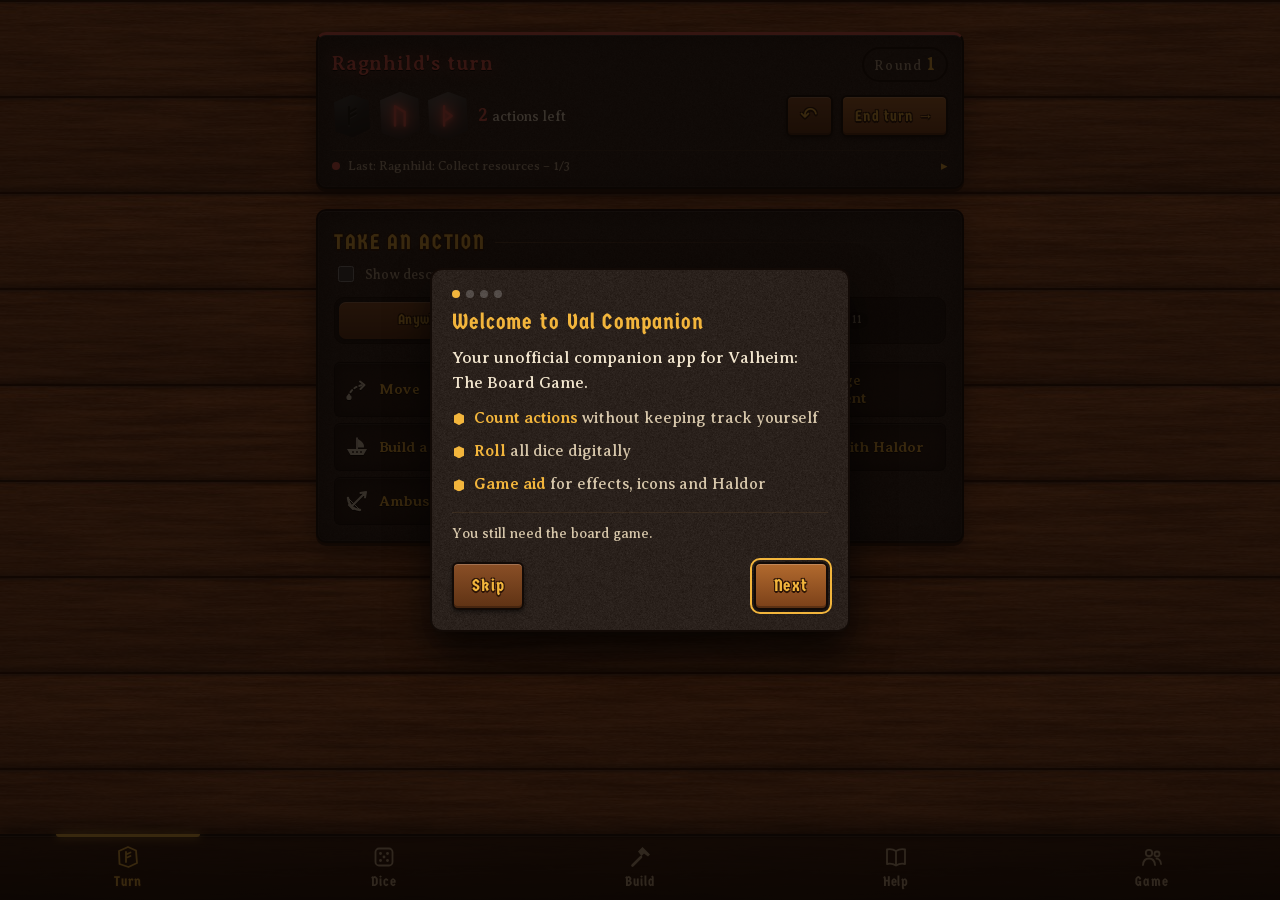
==== docs/index.html @ 116ca9cd "Erfolge: Gesamtbalken oben, Zähler als Etikett neben dem Titel, Spruch erst nach dem Freischalten, H" ====
<!doctype html>
<html lang="de">
<head>
<meta charset="utf-8">
<meta name="viewport" content="width=device-width, initial-scale=1, viewport-fit=cover">
<title>Val Companion</title>
<meta name="theme-color" content="#2a1709">
<meta name="mobile-web-app-capable" content="yes">
<link rel="manifest" href="manifest.webmanifest">
<link rel="icon" href="icons/icon-192.png">
<link rel="apple-touch-icon" href="icons/icon-192.png">
<link rel="stylesheet" href="css/app.css">
</head>
<body>

<div class="wrap" lang="de">
  <svg width="0" height="0" style="position:absolute" aria-hidden="true">
    <defs>
      <g id="i-hand" fill="currentColor" stroke="currentColor" stroke-linecap="round" stroke-linejoin="round">
        <path d="M6.5 13.5 Q6 21 12.2 21 Q18 21 17.8 14 L17.2 12.5 L7 12.8 Z" stroke-width="1"/>
        <path d="M8.3 13 V5.5 M11.3 12.5 V3.6 M14.3 12.5 V4.4 M17 13.2 V7" fill="none" stroke-width="2.4"/>
        <path d="M7 15.5 L3.8 11.8" fill="none" stroke-width="2.4"/>
      </g>
      <g id="i-bang" fill="currentColor"><rect x="10.6" y="3" width="2.8" height="12" rx="1.2"/><circle cx="12" cy="19.2" r="1.8"/></g>
      <g id="i-claw" fill="none" stroke="currentColor" stroke-width="2.2" stroke-linecap="round">
        <path d="M9 3.5 Q4.5 12 9 20.5 M12 3 V21 M15 3.5 Q19.5 12 15 20.5 M2.5 12 H6 M18 12 H21.5"/>
      </g>
      <g id="i-axe" fill="currentColor">
        <path d="M6 21 L15.5 7.5" stroke="currentColor" stroke-width="2.6" stroke-linecap="round"/>
        <path d="M11.5 4.5 Q16 1.5 21 5.5 Q18 9.5 19 13.5 Q14.5 11.5 12.2 9.2 Z"/>
      </g>
      <g id="i-shield" fill="none" stroke="currentColor" stroke-width="2">
        <circle cx="12" cy="12" r="9"/><circle cx="12" cy="12" r="3.2"/>
        <path d="M5.8 7.5 L9.5 10 M14.5 14 L18.2 16.5"/>
      </g>
      <g id="i-move" fill="none" stroke="currentColor" stroke-width="2" stroke-linecap="round" stroke-linejoin="round"><path d="M3 19 Q7 8 19 7" stroke-dasharray="2.5 3"/><path d="M15 3.5 L19.5 7 L15.5 11"/><circle cx="4" cy="19.5" r="1.6" fill="currentColor"/></g>
      <g id="i-hammer" fill="currentColor"><path d="M4.5 20.5 L13 12" stroke="currentColor" stroke-width="2.6" stroke-linecap="round"/><path d="M10 6.5 L14.5 2 L22 9.5 L20 11.5 L16 8.5 L13.5 11 Z"/></g>
      <g id="i-anvil" fill="currentColor"><path d="M2 6 H17 Q22 6 22 3 V9 Q17 10 15.5 13 H17.5 V15.5 H6.5 V13 H8.5 Q8 10 2 9.5 Z"/><path d="M5 21 H19 V18 Q12 16 5 18 Z"/></g>
      <g id="i-swap" fill="none" stroke="currentColor" stroke-width="2.2" stroke-linecap="round" stroke-linejoin="round"><path d="M4 8 H19 M15 4 L19 8 L15 12 M20 16 H5 M9 12 L5 16 L9 20"/></g>
      <g id="i-ship" fill="currentColor"><path d="M2 14 H22 L18.5 20 H5.5 Z"/><path d="M12 2.5 V14" stroke="currentColor" stroke-width="1.8"/><path d="M13 4 Q20 8 19 12.5 H13 Z"/><circle cx="8" cy="17" r="1" fill="var(--panel)"/><circle cx="12" cy="17" r="1" fill="var(--panel)"/><circle cx="16" cy="17" r="1" fill="var(--panel)"/></g>
      <g id="i-sail"><use href="#i-ship" transform="translate(3 0) scale(.75)"/><path d="M2 20 Q5 17.5 8 20 T14 20 T20 20 M5 23 Q8 21 11 23" fill="none" stroke="currentColor" stroke-width="1.8" stroke-linecap="round"/></g>
      <g id="i-pot" fill="currentColor"><path d="M3.5 11 H20.5 V14 Q20.5 21 12 21 Q3.5 21 3.5 14 Z"/><path d="M1.5 12 H3.5 M20.5 12 H22.5" stroke="currentColor" stroke-width="2" stroke-linecap="round"/><path d="M8.5 3 Q7 5 8.5 7.5 M12 2.5 Q10.5 5 12 7.5 M15.5 3 Q14 5 15.5 7.5" fill="none" stroke="currentColor" stroke-width="1.6" stroke-linecap="round"/></g>
      <g id="i-meat" fill="currentColor"><ellipse cx="15" cy="9" rx="6.5" ry="5.2" transform="rotate(-45 15 9)"/><path d="M11 13 L5.5 18.5" stroke="currentColor" stroke-width="2.6" stroke-linecap="round"/><circle cx="3.8" cy="18.2" r="1.8"/><circle cx="5.8" cy="20.2" r="1.8"/></g>
      <g id="i-fire" fill="currentColor"><path d="M12 1.5 C14.5 6 19 8 19 14 A7 7 0 0 1 5 14 C5 10 8 8.5 8.5 4.5 C10.5 6.5 10.8 9 11.5 10 C13 8 13.2 5 12 1.5 Z"/><path d="M12 13 C13.5 15 15 16 15 17.5 A3 3 0 0 1 9 17.5 C9 16 10.5 15 12 13 Z" fill="var(--panel)"/></g>
      <g id="i-mead" fill="currentColor"><path d="M5 5 Q4 12 5 19 Q12 21.5 19 19 Q20 12 19 5 Q12 2.5 5 5 Z"/><path d="M4.6 9.5 Q12 11.5 19.4 9.5 M4.6 14.5 Q12 16.5 19.4 14.5" fill="none" stroke="var(--panel)" stroke-width="1.4"/></g>
      <g id="i-bomb" fill="currentColor"><circle cx="10.5" cy="14" r="7"/><path d="M14.5 8.5 L16 7 L17.5 8.5 L16 10 Z"/><path d="M16.5 7 Q17.5 3.5 21 3.5" fill="none" stroke="currentColor" stroke-width="1.6" stroke-linecap="round"/><path d="M21 1 V2 M23 3.5 H22 M22.5 1.5 L21.8 2.2" stroke="currentColor" stroke-width="1.4" stroke-linecap="round"/><circle cx="8" cy="11.5" r="1.6" fill="var(--panel)"/></g>
      <g id="i-bees" fill="none" stroke="currentColor" stroke-width="1.8" stroke-linejoin="round"><path d="M8 3 L12 5.3 V9.9 L8 12.2 L4 9.9 V5.3 Z"/><path d="M16 3 L20 5.3 V9.9 L16 12.2 L12 9.9 V5.3 Z" fill="currentColor"/><path d="M12 10 L16 12.3 V16.9 L12 19.2 L8 16.9 V12.3 Z"/></g>
      <g id="i-bag" fill="currentColor"><path d="M8.5 7 H15.5 L14 9.5 Q20.5 12.5 20.5 17 Q20.5 21.5 12 21.5 Q3.5 21.5 3.5 17 Q3.5 12.5 10 9.5 Z"/><path d="M7.5 3 L10 6.5 H14 L16.5 3 Q12 4.5 7.5 3 Z"/><circle cx="12" cy="16" r="2.6" fill="none" stroke="var(--panel)" stroke-width="1.4"/></g>
      <g id="i-bow" fill="none" stroke="currentColor" stroke-linecap="round" stroke-linejoin="round"><path d="M3 9 Q4 20 15 21" stroke-width="2.4"/><path d="M3 9 L15 21" stroke-width="1"/><path d="M6 18 L21 3 M21 3 L15.5 4 M21 3 L20 8.5 M6 18 L4 16 M6 18 L8 20" stroke-width="2"/></g>
      <g id="i-dots" fill="currentColor"><circle cx="5" cy="12" r="2.2"/><circle cx="12" cy="12" r="2.2"/><circle cx="19" cy="12" r="2.2"/></g>
      <g id="i-plus" fill="none" stroke="currentColor" stroke-width="2" stroke-linecap="round"><circle cx="12" cy="12" r="9" stroke-dasharray="3 2.5"/><path d="M12 7.5 V16.5 M7.5 12 H16.5"/></g>
      <g id="i-house" fill="currentColor"><path d="M1.5 11 L12 2 L22.5 11 H19 V21 H14.5 V15 H9.5 V21 H5 V11 Z"/></g>
      <g id="i-drop" fill="currentColor"><path d="M12 2 C15 7 19 10.5 19 15 A7 7 0 0 1 5 15 C5 10.5 9 7 12 2 Z"/><path d="M9 15 A3 3 0 0 0 12 18" fill="none" stroke="var(--panel)" stroke-width="1.6" stroke-linecap="round"/></g>
      <g id="i-token" fill="none" stroke="currentColor" stroke-width="2"><circle cx="12" cy="12" r="9"/><circle cx="12" cy="12" r="5" fill="currentColor"/><path d="M3 21 L7 17" stroke-linecap="round"/></g>
      <g id="i-dismantle" fill="none" stroke="currentColor" stroke-width="2.2" stroke-linecap="round" stroke-linejoin="round"><path d="M14.5 3.5 A5 5 0 0 0 9.5 10 L3.5 16 A2.1 2.1 0 0 0 6.5 19 L12.5 13 A5 5 0 0 0 19 8 L16 11 L13 10 L12.5 7 Z"/><path d="M17 15 L21 19 M21 15 L17 19"/></g>
      <g id="i-odin" fill="currentColor"><path d="M1.5 13 Q12 3.5 22.5 13 Q12 22.5 1.5 13 Z"/><circle cx="12" cy="13" r="4.2" fill="var(--panel)"/><circle cx="12" cy="13" r="2.2"/><path d="M4 6.5 L7.5 9 M12 3 V6.5 M20 6.5 L16.5 9" stroke="currentColor" stroke-width="1.8" stroke-linecap="round"/></g>
      <g id="i-up" fill="none" stroke="currentColor" stroke-width="2.4" stroke-linecap="round" stroke-linejoin="round"><path d="M5 12 L12 5 L19 12 M5 19 L12 12 L19 19"/></g>
      <g id="i-spark" fill="currentColor"><path d="M12 1.5 L14 10 L22.5 12 L14 14 L12 22.5 L10 14 L1.5 12 L10 10 Z"/></g>
      <g id="i-swords" fill="none" stroke="currentColor" stroke-width="2.2" stroke-linecap="round"><path d="M4 4 L17 17 M20 4 L7 17 M14.5 19.5 L19.5 14.5 M4.5 14.5 L9.5 19.5 M18 18 L21 21 M6 18 L3 21"/></g>
      <g id="i-grave" fill="currentColor"><path d="M6 21 V9 A6 6 0 0 1 18 9 V21 Z"/><path d="M12 8 V15 M9.5 10.5 H14.5" stroke="var(--panel)" stroke-width="1.8" stroke-linecap="round"/><path d="M3 21.5 H21" stroke="currentColor" stroke-width="1.8" stroke-linecap="round"/></g>
      <g id="i-chest" fill="currentColor"><path d="M3 10 Q3 4 12 4 Q21 4 21 10 Z"/><rect x="3" y="11" width="18" height="9" rx="1"/><rect x="10" y="9" width="4" height="5" rx="1" fill="var(--panel)"/></g>
      <g id="i-bed" fill="currentColor"><rect x="2" y="12" width="20" height="5" rx="1"/><path d="M3 6 V20 M21 9 V20" stroke="currentColor" stroke-width="2.2" stroke-linecap="round"/><rect x="4.5" y="9" width="5" height="3" rx="1.2"/></g>
      <g id="i-rug" fill="currentColor"><path d="M5 3 Q12 6 19 3 Q17 12 19 21 Q12 18 5 21 Q7 12 5 3 Z"/><path d="M12 8 V16 M12 10 L15 8 M12 13 L15 11" fill="none" stroke="var(--panel)" stroke-width="1.6" stroke-linecap="round"/></g>
      <g id="i-throne" fill="currentColor"><path d="M7 2 H17 V12 H7 Z"/><path d="M5 12 H19 V15 H5 Z"/><path d="M6.5 15 V21.5 M17.5 15 V21.5" stroke="currentColor" stroke-width="2.2" stroke-linecap="round"/><path d="M9.5 5 H14.5 M9.5 8 H14.5" stroke="var(--panel)" stroke-width="1.4"/></g>
      <g id="i-table" fill="currentColor"><ellipse cx="12" cy="8" rx="10" ry="3.2"/><path d="M6 10 L4 21 M18 10 L20 21 M9 10.5 L11 19 M15 10.5 L13 19" stroke="currentColor" stroke-width="2" stroke-linecap="round"/></g>
      <g id="i-check" fill="none" stroke="currentColor" stroke-width="3" stroke-linecap="round" stroke-linejoin="round"><path d="M4 12.5 L9.5 18 L20 6"/></g>
      <g id="r-fell"><path d="M4 6 L8 7.5 L12 4.5 L16 7.5 L20 6 L18.5 11 L21 15 L17 16.5 L16 20 L12 18 L8 20 L7 16.5 L3 15 L5.5 11 Z" fill="#9a6a45" stroke="#f3e6cf" stroke-width="1.2" stroke-linejoin="round"/><path d="M9 10 Q12 13 15 10" fill="none" stroke="#6e4528" stroke-width="1.2"/></g>
      <g id="r-holz"><path d="M3 9 L17 6 L20 13.5 L6 16.5 Z" fill="#7a5233" stroke="#f3e6cf" stroke-width="1.2" stroke-linejoin="round"/><ellipse cx="18.5" cy="9.8" rx="2.4" ry="3.9" transform="rotate(-12 18.5 9.8)" fill="#e2a96a" stroke="#f3e6cf" stroke-width="1.1"/><path d="M5 9.5 Q10 7 15 7.5" fill="none" stroke="#7cae3e" stroke-width="2" stroke-linecap="round"/></g>
      <g id="r-stein"><path d="M3 17 Q2 10 8 8 Q11 4 16 7 Q22 8 21 15 Q21 19 15 19 H7 Q3 19 3 17 Z" fill="#5d6f86" stroke="#f3e6cf" stroke-width="1.2"/><path d="M5 10 Q9 6 13 8 Q16 5 19 9" fill="none" stroke="#7cae3e" stroke-width="2.4" stroke-linecap="round"/></g>
      <g id="r-harz"><circle cx="12" cy="12.5" r="8.5" fill="#d9952f" stroke="#f3e6cf" stroke-width="1.2"/><path d="M8 10 Q10 8 12 10 M12 15 Q14 13 16 15 M9 15.5 L10 16.5" fill="none" stroke="#f6d27a" stroke-width="1.6" stroke-linecap="round"/></g>
      <g id="r-bronze"><path d="M2.5 17 L6 8 H18 L21.5 17 Z" fill="#9b5f32" stroke="#f3e6cf" stroke-width="1.2" stroke-linejoin="round"/><path d="M6 8 L8 12 H16 L18 8" fill="none" stroke="#c98a55" stroke-width="1.2"/></g>
      <g id="r-eisen"><path d="M2.5 16.5 L4.5 9 H19.5 L21.5 16.5 Z" fill="#55585e" stroke="#f3e6cf" stroke-width="1.2" stroke-linejoin="round"/><path d="M5 10.5 H19" stroke="#8a8e95" stroke-width="1.2"/></g>
      <g id="e-hp" fill="none" stroke="#e0566b" stroke-width="2.2"><ellipse cx="12" cy="8.5" rx="3.4" ry="6"/><ellipse cx="12" cy="8.5" rx="3.4" ry="6" transform="rotate(120 12 13)"/><ellipse cx="12" cy="8.5" rx="3.4" ry="6" transform="rotate(240 12 13)"/></g>
      <g id="e-st" fill="none" stroke="#e6c35a" stroke-width="2.6" stroke-linecap="round" stroke-linejoin="round"><path d="M8 3 V21 M8 3 L15.5 7 L8 11.5 L16.5 21"/></g>
      <g id="e-flask"><path d="M10 2.5 H14 V7.5 Q19.5 9.5 19.5 14.5 A7.5 7.5 0 0 1 4.5 14.5 Q4.5 9.5 10 7.5 Z" fill="var(--fl)" stroke="#f3e6cf" stroke-width="1.2" stroke-linejoin="round"/><path d="M7.5 13 Q12 11 16.5 13" fill="none" stroke="#ffffff66" stroke-width="1.4" stroke-linecap="round"/><rect x="9.5" y="1.5" width="5" height="2.5" rx="1" fill="#8a5a33"/></g>
      <g id="e-lantern"><rect x="6" y="5" width="12" height="16" rx="5" fill="#4f9a6a" stroke="#f3e6cf" stroke-width="1.2"/><path d="M9 2.5 H15 V5 H9 Z" fill="#8a5a33"/><path d="M8.5 11 H15.5" stroke="#bfe8c9" stroke-width="1.6" stroke-linecap="round"/></g>
      <g id="e-reroll" fill="none" stroke="#f0a95a" stroke-width="2.2" stroke-linecap="round" stroke-linejoin="round"><path d="M19 12 A7 7 0 1 1 15.5 6"/><path d="M15 2.5 L16 6.5 L12 7.5"/><circle cx="12" cy="12" r="2.2" fill="#f0a95a" stroke="none"/></g>
      <g id="e-frost" fill="none" stroke="#bfe4f2" stroke-width="2" stroke-linecap="round"><path d="M12 2.5 V21.5 M3.8 7.2 L20.2 16.8 M3.8 16.8 L20.2 7.2 M9.5 3.8 L12 6 L14.5 3.8 M9.5 20.2 L12 18 L14.5 20.2"/></g>
      <g id="e-poison"><path d="M5 14 Q3 9 7 7 Q8 2.5 12 3.5 Q16 2.5 17 7 Q21 9 19 14 Q18 18 14 18.5 L13 21.5 H11 L10 18.5 Q6 18 5 14 Z" fill="#6fbf4a" stroke="#f3e6cf" stroke-width="1.1" stroke-linejoin="round"/><circle cx="9.5" cy="11" r="1.8" fill="#1b2a14"/><circle cx="14.5" cy="11" r="1.8" fill="#1b2a14"/></g>
      <g id="r-muenze"><circle cx="12" cy="12" r="9.5" fill="#d2a93a" stroke="#f3e6cf" stroke-width="1.2"/><circle cx="12" cy="12" r="6.8" fill="none" stroke="#8a6a1c" stroke-width="1"/><path d="M12 17 V9 M12 11 L9 8.5 M12 11 L15 8.5 M12 14 L9.5 12.5 M12 14 L14.5 12.5" fill="none" stroke="#8a6a1c" stroke-width="1.3" stroke-linecap="round"/></g>
      <g id="r-silber"><path d="M2.5 16.5 L4.5 9 H19.5 L21.5 16.5 Z" fill="#a9c3dc" stroke="#f3e6cf" stroke-width="1.2" stroke-linejoin="round"/><path d="M5 10.5 H19" stroke="#e3eef8" stroke-width="1.2"/></g>
      <g id="r-karte"><rect x="5" y="2.5" width="14" height="19" rx="2" fill="#5b3a8a" stroke="#f3e6cf" stroke-width="1.2"/><circle cx="12" cy="12" r="4" fill="#e0566b"/><circle cx="12" cy="12" r="2" fill="#ffd08a"/></g>
      <g id="t-zug" fill="none" stroke="currentColor" stroke-width="1.8" stroke-linejoin="round" stroke-linecap="round"><path d="M12 2 L20 5.5 L21 18 L12.5 22 L3.5 19 L3 6 Z"/><path d="M10 7 V17 M10 9.5 L14.5 7.5 M10 13 L14.5 11"/></g>
      <g id="t-wuerfel" fill="none" stroke="currentColor" stroke-width="1.8"><rect x="3.5" y="3.5" width="17" height="17" rx="3.5"/><circle cx="8.5" cy="8.5" r="1.4" fill="currentColor" stroke="none"/><circle cx="15.5" cy="15.5" r="1.4" fill="currentColor" stroke="none"/><circle cx="12" cy="12" r="1.4" fill="currentColor" stroke="none"/><circle cx="15.5" cy="8.5" r="1.4" fill="currentColor" stroke="none"/><circle cx="8.5" cy="15.5" r="1.4" fill="currentColor" stroke="none"/></g>
      <g id="t-hilfe" fill="none" stroke="currentColor" stroke-width="1.8" stroke-linejoin="round"><path d="M12 6 Q8 3.5 3 4.5 V19 Q8 18 12 20.5 Q16 18 21 19 V4.5 Q16 3.5 12 6 Z"/><path d="M12 6 V20.5"/></g>
      <g id="t-spiel" fill="none" stroke="currentColor" stroke-width="1.8" stroke-linecap="round"><circle cx="9" cy="8" r="3.2"/><path d="M3 20 Q3.5 13.5 9 13.5 Q14.5 13.5 15 20"/><circle cx="17" cy="9" r="2.5"/><path d="M16.5 13.6 Q20.5 13.8 21 19"/></g>
      <g id="i-runecard" fill="none" stroke="currentColor" stroke-width="1.8" stroke-linejoin="round" stroke-linecap="round"><rect x="5" y="2.5" width="14" height="19" rx="2"/><path d="M12 6.5 V17.5 M12 9.5 L15.2 7 M12 9.5 L8.8 7 M12 14 L15 11.5"/></g>
      <g id="eq-ranged" fill="none" stroke="currentColor" stroke-width="2" stroke-linecap="round" stroke-linejoin="round"><path d="M4.5 19.5 L19.5 4.5 M19.5 4.5 L14 5.5 M19.5 4.5 L18.5 10 M4.5 19.5 V15.5 M4.5 19.5 H8.5 M7 17 V13.5 M7 17 H10.5"/></g>
      <g id="eq-pierce" fill="none" stroke="currentColor" stroke-width="1.7" stroke-linejoin="round" stroke-linecap="round"><path d="M9 5 Q13 3.5 17 5 V10.5 Q17 15.5 13 17.5 Q9 15.5 9 10.5 Z"/><path d="M3 21 L20 4" stroke-width="2.2"/><path d="M20 4 L15.8 4.8 M20 4 L19.2 8.2" stroke-width="2.2"/></g>
      <g id="eq-twohand"><use href="#i-hand" transform="translate(-1 4) scale(.56)"/><use href="#i-hand" transform="translate(25 4) scale(-.56 .56)"/></g>
      <g id="eq-area" fill="none" stroke="currentColor" stroke-width="1.7" stroke-linejoin="round"><path d="M12 2 L19.8 6 L21.5 14.5 L16.3 21.3 L7.7 21.3 L2.5 14.5 L4.2 6 Z"/><path d="M12 6.8 L13.5 10.5 L17.3 10.7 L14.4 13.2 L15.4 17 L12 14.8 L8.6 17 L9.6 13.2 L6.7 10.7 L10.5 10.5 Z"/></g>
      <g id="eq-move"><path d="M4 5 H10 V13.5 L16 15.5 Q19.5 16.8 19.5 19.5 V20.5 H4 Z" fill="currentColor"/><text x="12.5" y="10.5" font-size="8.5" font-weight="700" font-family="Arial, sans-serif" fill="currentColor">+1</text></g>
      <g id="eq-stam"><text x="0.5" y="16" font-size="10" font-weight="700" font-family="Arial, sans-serif" fill="currentColor">-1</text><use href="#e-st" transform="translate(10 3.5) scale(.72)"/></g>
      <g id="eq-att"><text x="0.5" y="16" font-size="10" font-weight="700" font-family="Arial, sans-serif" fill="currentColor">+1</text><use href="#i-axe" transform="translate(11 5) scale(.58)"/></g>
      <g id="eq-def"><text x="0.5" y="16" font-size="10" font-weight="700" font-family="Arial, sans-serif" fill="currentColor">+1</text><use href="#i-shield" transform="translate(11 5.5) scale(.55)"/></g>
      <g id="eq-crit"><use href="#i-axe" transform="translate(-1 1) scale(.42)"/><use href="#i-axe" transform="translate(3 7) scale(.42)"/><text x="10.5" y="15.5" font-size="10" font-weight="700" font-family="Arial, sans-serif" fill="currentColor">=</text><use href="#i-axe" transform="translate(15 7) scale(.42)"/></g>
      <g id="eq-frostres"><use href="#e-frost"/><path d="M2.5 15 L21.5 9" stroke="#e0564b" stroke-width="2.6" stroke-linecap="round"/></g>
      <g id="eq-poisres"><use href="#e-poison" transform="translate(2 2) scale(.83)"/><path d="M2.5 15 L21.5 9" stroke="#e0564b" stroke-width="2.6" stroke-linecap="round"/></g>
      <g id="eq-pierceres"><use href="#eq-pierce"/><path d="M2.5 15 L21.5 9" stroke="#e0564b" stroke-width="2.6" stroke-linecap="round"/></g>
      <g id="ex-against"><text x="0.5" y="12" font-size="8.5" font-weight="700" font-family="Arial, sans-serif" fill="currentColor">+1</text><use href="#i-axe" transform="translate(11 1) scale(.45)"/><g fill="none" stroke="currentColor" stroke-width="1.5"><circle cx="15.5" cy="17" r="4.5"/><path d="M15.5 11.5 V14 M15.5 20 V22.5 M10 17 H12.5 M18.5 17 H21"/></g></g>
      <g id="ex-blaze"><use href="#i-fire" transform="translate(0 3) scale(.68)" style="color:#f08a3a"/><text x="12" y="16" font-size="7.5" font-weight="700" font-family="Arial, sans-serif" fill="currentColor">=+2</text></g>
      <g id="ex-bettermead"><use href="#e-flask" style="--fl:#c0392b" transform="translate(-1 3) scale(.78)"/><text x="13.5" y="11" font-size="8.5" font-weight="700" font-family="Arial, sans-serif" fill="currentColor">+1</text></g>
      <g id="ex-shared" fill="currentColor"><circle cx="12" cy="12" r="4.2"/><path d="M12 2 V5.5 M12 18.5 V22 M2 12 H5.5 M18.5 12 H22 M4.9 4.9 L7.4 7.4 M16.6 16.6 L19.1 19.1 M19.1 4.9 L16.6 7.4 M7.4 16.6 L4.9 19.1" stroke="currentColor" stroke-width="2" stroke-linecap="round"/></g>
      <g id="i-sprout" fill="none" stroke="currentColor" stroke-width="1.9" stroke-linecap="round" stroke-linejoin="round"><path d="M12 21 V11"/><path d="M12 13 Q5 13 4 6 Q11 6 12 13 Z"/><path d="M12 11 Q13 4.5 20 4 Q19.5 11 12 11 Z"/><path d="M5 21 H19"/></g>
      <g id="gf-lessmove"><path d="M4 5 H10 V13.5 L16 15.5 Q19.5 16.8 19.5 19.5 V20.5 H4 Z" fill="currentColor"/><text x="12.5" y="10.5" font-size="8.5" font-weight="700" font-family="Arial, sans-serif" fill="currentColor">−1</text></g>
      <g id="gf-critplus"><text x="0.5" y="12" font-size="8.5" font-weight="700" font-family="Arial, sans-serif" fill="currentColor">+1</text><use href="#i-axe" transform="translate(11 1) scale(.45)"/><use href="#i-axe" transform="translate(4 12) scale(.42)"/><use href="#i-axe" transform="translate(13 12) scale(.42)"/></g>
      <g id="gf-garden"><use href="#r-holz" transform="translate(0 4) scale(.5)"/><path d="M11.5 12 H15.5 M14 10.3 L15.8 12 L14 13.7" fill="none" stroke="currentColor" stroke-width="1.5" stroke-linecap="round"/><use href="#i-sprout" transform="translate(15.5 6) scale(.42)"/></g>
    </defs>
  </svg>
  <button class="status" id="status" data-tab-not="zug" aria-label="Zum Reiter Zug" data-tr-aria="Zum Reiter Zug"></button>





  <div class="mini-bar" id="miniBar" aria-hidden="true">
    <span class="mb-who" id="mbWho"></span>
    <span class="mb-pips" id="mbPips"></span>
    <button class="btn icon-btn" id="mbUndo" aria-label="Rückgängig" data-tr-aria="Rückgängig" tabindex="-1">↶</button>
    <button class="btn primary" id="mbEnd" tabindex="-1" data-tr>Zug beenden →</button>
  </div>
  <section class="board" aria-live="polite" data-tab="zug">
    <div class="whoami" id="whoami" hidden></div>
    <div class="b-top"><p class="who" id="who"></p>
      <div class="b-meta"><button class="on-pill" id="onPill" hidden aria-label="Online-Partie anzeigen" data-tr-aria="Online-Partie anzeigen"></button><span class="round"><span data-tr>Runde</span> <b id="round">1</b></span></div>
    </div>
    <p class="wait" id="waitMsg" hidden></p>
    <div class="b-mid">
      <div class="pips" id="pips"></div>
      <div class="left" id="left"></div>
      <div class="row">
        <button class="btn icon-btn" id="undo" aria-label="Rückgängig" data-tr-aria="Rückgängig" data-tr-title="Rückgängig" title="Rückgängig">↶</button>
        <button class="btn primary" id="end" data-tr>Zug beenden →</button>
      </div>
    </div>
    <button class="last" id="lastLog" aria-expanded="false"></button>
    <div class="last-list" id="lastList" hidden></div>
  </section>

  <section class="panel" id="diceRoller" data-tab="wuerfeln">
    <div class="label" data-tr>Würfeln</div>
    <div class="pool" id="pool"></div>
    <div class="roll-row">
      <button class="btn primary" id="rollBtn">Würfeln</button>
      <button class="btn" id="poolClear" data-tr>Leeren</button>
    </div>
    <div class="result" id="result" aria-live="polite"></div>
    <div class="totals" id="totals" hidden></div>
    <ul class="summary" id="summary"></ul>
    <p class="dice-hint" id="diceHint"></p>
  </section>

  <section class="panel" data-tab="zug">
    <div class="label" data-tr>Aktion ausführen</div>
    <label class="desc-t act-desc"><input type="checkbox" id="descT"> <span data-tr>Beschreibungen anzeigen</span></label>
    <div class="actions" id="actions"></div>
  </section>

  <section class="panel" id="furniture" data-tab="bauen">
    <div class="label" data-tr>Möbelstücke bauen</div>
    <div class="res-key" id="resKey"></div>
    <div class="furn" id="furn"></div>
    <p class="furn-hint" data-tr>„Bauen“ verbraucht eine Aktion. Möbelstücke gehören zum gemeinsamen Haus; Fermentierer, Feuertisch, Bombentisch und Bienenstock schalten ihre Aktionen frei.</p>
  </section>

  <section class="panel guide" id="guide" data-tab="hilfe">
    <div class="label" data-tr>Spielhilfe</div>
    <div class="seg" role="tablist">
      <button class="seg-b" data-seg="help" data-val="eff" role="tab"><span data-tr>Effekte</span></button>
      <button class="seg-b" data-seg="help" data-val="eq" role="tab"><span data-tr>Ausrüstung</span></button>
      <button class="seg-b" data-seg="help" data-val="res" role="tab"><span data-tr>Ressourcen</span></button>
      <button class="seg-b" data-seg="help" data-val="hal" role="tab"><span data-tr>Haldor</span></button>
    </div>
    <section data-sub="help:eff">
      <h3 data-tr>Effekte</h3>
      <ul class="fx">
        <li><span class="tok "><svg viewBox="0 0 24 24" aria-hidden="true"><use href="#e-flask" style="--fl:#c0392b"/></svg></span><span><b>+2</b> <svg class="sym" viewBox="0 0 24 24" aria-label="Lebenspunkte"><use href="#e-hp"/></svg> <span data-tr>Lebenspunkte</span></span></li>
        <li><span class="tok "><svg viewBox="0 0 24 24" aria-hidden="true"><use href="#e-flask" style="--fl:#e0b23a"/></svg></span><span><b>+2</b> <svg class="sym" viewBox="0 0 24 24" aria-label="Ausdauer"><use href="#e-st"/></svg> <span data-tr>Ausdauer</span></span></li>
        <li><span class="tok "><svg viewBox="0 0 24 24" aria-hidden="true"><use href="#e-lantern"/></svg></span><span><span data-tr>Entferne</span> <svg class="sym" viewBox="0 0 24 24" style="color:#cfe3f0" aria-hidden="true"><use href="#i-drop"/></svg> <span data-tr>oder</span> <svg class="sym" viewBox="0 0 24 24" aria-hidden="true"><use href="#e-frost"/></svg></span></li>
        <li><span class="tok "><svg viewBox="0 0 24 24" aria-hidden="true"><use href="#e-reroll"/></svg></span><span data-tr>Wirf beliebige eigene Würfel neu</span></li>
        <li><span class="tok fire"><svg viewBox="0 0 24 24" aria-hidden="true"><use href="#i-fire"/></svg></span><span><b>+1</b> <svg class="sym" viewBox="0 0 24 24" style="color:var(--fg)" aria-hidden="true"><use href="#i-axe"/></svg> <span data-tr>bei Treffer</span></span></li>
        <li><span class="tok "><svg viewBox="0 0 24 24" aria-hidden="true"><use href="#e-frost"/></svg></span><span><b>−1</b> <svg class="sym" viewBox="0 0 24 24" aria-label="Ausdauer"><use href="#e-st"/></svg> <span data-tr>Ausdauer</span></span></li>
        <li><span class="tok "><svg viewBox="0 0 24 24" aria-hidden="true"><use href="#e-poison"/></svg></span><span><b>−1</b> <svg class="sym" viewBox="0 0 24 24" aria-label="Lebenspunkte"><use href="#e-hp"/></svg> <span data-tr>Lebenspunkte</span></span></li>
        <li class="ext-gf"><span class="tok"><svg viewBox="0 0 24 24" aria-hidden="true"><use href="#i-sprout"/></svg></span><span><b data-tr>Gartenbeete</b> <span class="ext-tag">Gamefound</span><br><span class="eqd" data-tr>Jedes bestellte Gartenbeet gibt beim Essen gekochter Nahrung zusätzlich +1 Lebenspunkt, +1 Ausdauer oder +1 Neuwurfplättchen. Jede Gartenbeetart nur 1-mal.</span></span></li>
      </ul>
    </section>
    <section data-sub="help:eq">
      <h3 data-tr>Ausrüstungssymbole</h3>
      <ul class="fx eq">
        <li><span class="tok"><svg viewBox="0 0 24 24" aria-hidden="true"><use href="#eq-ranged"/></svg></span><span><b data-tr>Fernkampf</b><br><span class="eqd" data-tr>Die Waffe kann bis zu 1 Feld vom Ziel entfernt eingesetzt werden.</span></span></li>
        <li><span class="tok"><svg viewBox="0 0 24 24" aria-hidden="true"><use href="#eq-pierce"/></svg></span><span><b data-tr>Rüstungsdurchdringend</b><br><span class="eqd" data-tr>Ignoriert alle Verteidigungspunkte des Gegners.</span></span></li>
        <li><span class="tok"><svg viewBox="0 0 24 24" aria-hidden="true"><use href="#eq-twohand"/></svg></span><span><b data-tr>Zweihändig</b><br><span class="eqd" data-tr>Du kannst keine Rüstungskarten vom Typ Schild nutzen.</span></span></li>
        <li><span class="tok"><svg viewBox="0 0 24 24" aria-hidden="true"><use href="#eq-area"/></svg></span><span><b data-tr>Flächenwirkung</b><br><span class="eqd" data-tr>Der Angriff trifft alle Kreaturen auf dem Feld des Ziels.</span></span></li>
        <li><span class="tok"><svg viewBox="0 0 24 24" aria-hidden="true"><use href="#eq-move"/></svg></span><span><b data-tr>Zusätzliche Bewegung</b><br><span class="eqd" data-tr>Bei der Aktion Bewegen darfst du 1 Feld weiter ziehen.</span></span></li>
        <li><span class="tok tok-dark"><svg viewBox="0 0 24 24" aria-hidden="true"><use href="#eq-stam"/></svg></span><span><b data-tr>−1 Ausdauer</b><br><span class="eqd" data-tr>Um die Fähigkeit der Ausrüstung zu nutzen, gib 1 Ausdauer aus.</span></span></li>
        <li><span class="tok tok-dark"><svg viewBox="0 0 24 24" aria-hidden="true"><use href="#eq-att"/></svg></span><span><b data-tr>+1 Angriff</b><br><span class="eqd" data-tr>+1 Angriffspunkt auf deinen Wurf, nicht wenn nur Leerseiten fallen.</span></span></li>
        <li><span class="tok tok-dark"><svg viewBox="0 0 24 24" aria-hidden="true"><use href="#eq-def"/></svg></span><span><b data-tr>+1 Verteidigung</b><br><span class="eqd" data-tr>+1 Verteidigungspunkt auf deinen Wurf, nicht wenn nur Leerseiten fallen.</span></span></li>
        <li><span class="tok tok-dark"><svg viewBox="0 0 24 24" aria-hidden="true"><use href="#eq-crit"/></svg></span><span><b data-tr>Kritischer Treffer aufgehoben</b><br><span class="eqd" data-tr>Ein kritischer Treffer mit dieser Waffe zählt nur als 1 Treffer.</span></span></li>
        <li><span class="tok"><svg viewBox="0 0 24 24" aria-hidden="true"><use href="#eq-frostres"/></svg></span><span><b data-tr>Frostresistent</b><br><span class="eqd" data-tr>Du kannst nicht eingefroren werden.</span></span></li>
        <li><span class="tok"><svg viewBox="0 0 24 24" aria-hidden="true"><use href="#eq-poisres"/></svg></span><span><b data-tr>Giftresistent</b><br><span class="eqd" data-tr>Du kannst nicht vergiftet werden.</span></span></li>
        <li><span class="tok"><svg viewBox="0 0 24 24" aria-hidden="true"><use href="#eq-pierceres"/></svg></span><span><b data-tr>Resistent gegen Rüstungsdurchdringung</b><br><span class="eqd" data-tr>Deine Verteidigungsergebnisse können nicht ignoriert werden.</span></span></li>
        <li class="ext-rache"><span class="tok"><svg viewBox="0 0 24 24" aria-hidden="true"><use href="#ex-against"/></svg></span><span><b data-tr>Wirksam gegen</b> <span class="ext-tag" data-tr>Erweiterung</span><br><span class="eqd" data-tr>Gegen die abgebildete Kreatur erhältst du den angegebenen Angriffsbonus für jeden Wurf, der trifft.</span></span></li>
        <li class="ext-rache"><span class="tok"><svg viewBox="0 0 24 24" aria-hidden="true"><use href="#ex-blaze"/></svg></span><span><b data-tr>Loderndes Feuer</b> <span class="ext-tag" data-tr>Erweiterung</span><br><span class="eqd" data-tr>Feuer gibt dieser Waffe +2 statt +1 auf den Angriff.</span></span></li>
        <li class="ext-rache"><span class="tok"><svg viewBox="0 0 24 24" aria-hidden="true"><use href="#ex-bettermead"/></svg></span><span><b data-tr>Besserer Met</b> <span class="ext-tag" data-tr>Erweiterung</span><br><span class="eqd" data-tr>Beim Konsum von Met erhältst du zusätzlich den angegebenen Bonus.</span></span></li>
        <li class="ext-rache"><span class="tok"><svg viewBox="0 0 24 24" aria-hidden="true"><use href="#ex-shared"/></svg></span><span><b data-tr>Geteilter Met</b> <span class="ext-tag" data-tr>Erweiterung</span><br><span class="eqd" data-tr>Der Effekt deines Mets gilt auch für alle anderen Charaktere. Met anderer Charaktere wirkt dafür nicht bei dir.</span></span></li>
        <li class="ext-gf"><span class="tok tok-dark"><svg viewBox="0 0 24 24" aria-hidden="true"><use href="#gf-lessmove"/></svg></span><span><b data-tr>Weniger Bewegung</b> <span class="ext-tag">Gamefound</span><br><span class="eqd" data-tr>Mit dieser Ausrüstung ist jede Bewegungsaktion um 1 Feld kürzer (z. B. Arbalest).</span></span></li>
        <li class="ext-gf"><span class="tok tok-dark"><svg viewBox="0 0 24 24" aria-hidden="true"><use href="#gf-critplus"/></svg></span><span><b data-tr>+1 pro kritischem Treffer</b> <span class="ext-tag">Gamefound</span><br><span class="eqd" data-tr>Jeder kritische Treffer zählt 3 statt 2 (z. B. Improvisiertes Messer).</span></span></li>
        <li class="ext-gf"><span class="tok"><svg viewBox="0 0 24 24" aria-hidden="true"><use href="#gf-garden"/></svg></span><span><b data-tr>Gartenbeet bestellen</b> <span class="ext-tag">Gamefound</span><br><span class="eqd" data-tr>Werkzeug-Fähigkeit der Gartenharke: im Haus 1 Aktion und 1 Holz, um 1 Gartenbeet zu bestellen.</span></span></li>
      </ul>
    </section>
    <section data-sub="help:res">
      <h3 data-tr>Ressourcen</h3>
      <div class="res-grid">
        <span><svg class="res" viewBox="0 0 24 24" aria-hidden="true"><use href="#r-muenze"/></svg><span data-tr>Münze</span></span><span><svg class="res" viewBox="0 0 24 24" aria-hidden="true"><use href="#r-harz"/></svg><span data-tr>Harz</span></span><span><svg class="res" viewBox="0 0 24 24" aria-hidden="true"><use href="#r-holz"/></svg><span data-tr>Holz</span></span><span><svg class="res" viewBox="0 0 24 24" aria-hidden="true"><use href="#r-fell"/></svg><span data-tr>Fell</span></span>
        <div class="grp-min"><span><svg class="res" viewBox="0 0 24 24" aria-hidden="true"><use href="#r-stein"/></svg><span data-tr>Stein</span></span><span><svg class="res" viewBox="0 0 24 24" aria-hidden="true"><use href="#r-bronze"/></svg><span data-tr>Bronze</span></span><span><svg class="res" viewBox="0 0 24 24" aria-hidden="true"><use href="#r-eisen"/></svg><span data-tr>Eisen</span></span><span><svg class="res" viewBox="0 0 24 24" aria-hidden="true"><use href="#r-silber"/></svg><span data-tr>Silber</span></span></div>
      </div>
    </section>
    <section data-sub="help:hal">
      <h3 data-tr>Haldor</h3>
      <p class="note-h" data-tr>Für 1 Münze extra kannst du auch von eurem Haus aus mit Haldor handeln.</p>
      <ul class="trade">
        <li><span class="coins"><svg class="res" viewBox="0 0 24 24" aria-hidden="true"><use href="#r-muenze"/></svg></span><span class="arrow">→</span><span class="or"><span><svg class="res" viewBox="0 0 24 24" aria-hidden="true"><use href="#r-holz"/></svg><span data-tr>Holz</span></span>/<span><svg class="res" viewBox="0 0 24 24" aria-hidden="true"><use href="#r-stein"/></svg><span data-tr>Stein</span></span>/<span><svg class="res" viewBox="0 0 24 24" aria-hidden="true"><use href="#r-harz"/></svg><span data-tr>Harz</span></span>/<span><svg class="res" viewBox="0 0 24 24" aria-hidden="true"><use href="#r-fell"/></svg><span data-tr>Fell</span></span></span></li>
        <li><span class="coins"><svg class="res" viewBox="0 0 24 24" aria-hidden="true"><use href="#r-muenze"/></svg><svg class="res" viewBox="0 0 24 24" aria-hidden="true"><use href="#r-muenze"/></svg></span><span class="arrow">→</span><span class="or"><span><svg class="res" viewBox="0 0 24 24" aria-hidden="true"><use href="#r-bronze"/></svg><span data-tr>Bronze</span></span>/<span><svg class="res" viewBox="0 0 24 24" aria-hidden="true"><use href="#r-eisen"/></svg><span data-tr>Eisen</span></span></span></li>
        <li><span class="coins"><svg class="res" viewBox="0 0 24 24" aria-hidden="true"><use href="#r-muenze"/></svg><svg class="res" viewBox="0 0 24 24" aria-hidden="true"><use href="#r-muenze"/></svg><svg class="res" viewBox="0 0 24 24" aria-hidden="true"><use href="#r-muenze"/></svg></span><span class="arrow">→</span><span class="or"><span><svg class="res" viewBox="0 0 24 24" aria-hidden="true"><use href="#r-karte"/></svg><span data-tr>1 Haldorkarte</span></span></span></li>
      </ul>
      <p class="note-h" style="margin-top:8px" data-tr>Führst du „Mit Haldor handeln“ aus, decke die 3 obersten Haldorkarten auf.</p>
    </section>
  </section>

  <details class="panel legend" id="legend" open data-tab="wuerfeln">
    <summary class="label"><span data-tr>Würfel-Legende</span> <span class="chev" aria-hidden="true">▶</span></summary>
    <div class="dice">
      <div class="die">
        <h3 data-tr>Angriffswürfel (rot)</h3>
        <ul class="faces">
          <li><span class="x">4×</span><span class="face d-red"><svg viewBox="0 0 24 24"><use href="#i-axe"/></svg></span><span><b data-tr>1 Axt</b></span></li>
          <li><span class="x">1×</span><span class="face d-red"><svg viewBox="0 0 24 24"><use href="#i-axe" transform="translate(-1 -1) scale(.6)"/><use href="#i-axe" transform="translate(10 10) scale(.6)"/></svg></span><span><b data-tr>2 Äxte</b></span></li>
          <li><span class="x">1×</span><span class="face d-red blank"><svg viewBox="0 0 24 24"></svg></span><span><b data-tr>Leer</b> <span data-tr>– kein Effekt</span></span></li>
        </ul>
      </div>
      <div class="die">
        <h3 data-tr>Angriffswürfel (gelb)</h3>
        <ul class="faces">
          <li><span class="x">3×</span><span class="face d-yellow"><svg viewBox="0 0 24 24"><use href="#i-axe"/></svg></span><span><b data-tr>1 Axt</b></span></li>
          <li><span class="x">1×</span><span class="face d-yellow"><svg viewBox="0 0 24 24"><use href="#i-axe" transform="translate(-1 -1) scale(.6)"/><use href="#i-axe" transform="translate(10 10) scale(.6)"/></svg></span><span><b data-tr>2 Äxte</b></span></li>
          <li><span class="x">2×</span><span class="face d-yellow blank"><svg viewBox="0 0 24 24"></svg></span><span><b data-tr>Leer</b> <span data-tr>– kein Effekt</span></span></li>
        </ul>
      </div>
      <div class="die">
        <h3 data-tr>Verteidigungswürfel (blau)</h3>
        <ul class="faces">
          <li><span class="x">3×</span><span class="face d-blue"><svg viewBox="0 0 24 24"><use href="#i-shield"/></svg></span><span><b data-tr>1 Schild</b></span></li>
          <li><span class="x">1×</span><span class="face d-blue"><svg viewBox="0 0 24 24"><use href="#i-shield" transform="translate(-1 -1) scale(.6)"/><use href="#i-shield" transform="translate(10 10) scale(.6)"/></svg></span><span><b data-tr>2 Schilde</b></span></li>
          <li><span class="x">2×</span><span class="face d-blue blank"><svg viewBox="0 0 24 24"></svg></span><span><b data-tr>Leer</b> <span data-tr>– kein Effekt</span></span></li>
        </ul>
      </div>
      <div class="die">
        <h3 data-tr>Sammelwürfel (grün)</h3>
        <ul class="faces">
          <li><span class="x">3×</span><span class="face d-green"><svg viewBox="0 0 24 24"><use href="#i-hand"/></svg></span><span><b data-tr>Sammeln</b></span></li>
          <li><span class="x">1×</span><span class="face d-green"><svg viewBox="0 0 24 24"><use href="#i-hand" transform="translate(-1 1) scale(.82)"/><use href="#i-bang" transform="translate(13 4) scale(.5)"/></svg></span><span><b data-tr>Lautes Sammeln</b> (!)</span></li>
          <li><span class="x">1×</span><span class="face d-green"><svg viewBox="0 0 24 24"><use href="#i-hand" transform="translate(-1 -1) scale(.55)"/><use href="#i-bang" transform="translate(8.5 7) scale(.45)"/><use href="#i-hand" transform="translate(11 11) scale(.55)"/></svg></span><span><b data-tr>Lautes kritisches Sammeln</b></span></li>
          <li><span class="x">1×</span><span class="face d-green"><svg viewBox="0 0 24 24"><use href="#i-hand" transform="translate(-1 -1) scale(.6)"/><use href="#i-hand" transform="translate(10 10) scale(.6)"/></svg></span><span><b data-tr>Kritisches Sammeln</b></span></li>
        </ul>
      </div>
      <div class="die">
        <h3 data-tr>Schadenswürfel (schwarz)</h3>
        <ul class="faces">
          <li><span class="x">2×</span><span class="face d-black"><svg viewBox="0 0 24 24"><use href="#i-claw"/></svg></span><span><b data-tr>Treffer</b></span></li>
          <li><span class="x">1×</span><span class="face d-black"><svg viewBox="0 0 24 24"><use href="#i-claw" transform="translate(9 0) rotate(30 6 6) scale(.5)"/><use href="#i-claw" transform="translate(3 11) rotate(30 6 6) scale(.5)"/></svg></span><span><b data-tr>Kritischer Treffer</b></span></li>
          <li><span class="x">1×</span><span class="face d-black"><svg viewBox="0 0 24 24"><use href="#i-bang"/></svg></span><span><b data-tr>Spezialeffekt</b> (!)</span></li>
          <li><span class="x">2×</span><span class="face d-black blank"><svg viewBox="0 0 24 24"></svg></span><span><b data-tr>Leer</b> <span data-tr>– kein Effekt</span></span></li>
        </ul>
      </div>
    </div>
  </details>


  <div class="seg seg-game" data-tab="spiel" role="tablist">
    <button class="seg-b" data-seg="game" data-val="party" role="tab"><span data-tr>Partie</span></button>
    <button class="seg-b" data-seg="game" data-val="ach" role="tab" id="segAch"><span data-tr>Erfolge</span><span class="cnt" id="segAchCnt"></span></button>
    <button class="seg-b" data-seg="game" data-val="app" role="tab"><span data-tr>Einstellungen</span></button>
  </div>
  <section class="panel" data-tab="spiel" data-game="party">
    <div class="label" data-tr>Wikinger am Tisch</div>
    <div class="players" id="players"></div>
    <p class="set-hint" data-tr>Tipp: Spielernamen antippen, um sie zu ändern. Ein Tipp auf den Farbpunkt wechselt die Farbe.</p>
    <div class="new-game" id="resetArea"><button class="btn" id="reset" data-tr>Neues Spiel</button></div>
  </section>
  <section class="panel online" data-tab="spiel" data-game="party" id="online">
    <div class="label" data-tr>Online-Partie</div>
    <div id="onOff">
      <p class="on-p" data-tr>Spielt gemeinsam auf mehreren Handys: Alle sehen live denselben Spielstand. Einer erstellt die Partie, die anderen treten mit dem Code bei.</p>
      <div class="on-row"><button class="btn primary" id="onCreate" data-tr>Partie erstellen</button></div>
      <div class="on-row">
        <input id="joinCode" class="code-in" maxlength="8" placeholder="Code, z. B. K7M-Q2X" data-tr-ph="Code, z. B. K7M-Q2X" autocomplete="off" autocapitalize="characters" spellcheck="false" aria-label="Partie-Code" data-tr-aria="Partie-Code">
        <button class="btn" id="onJoin" data-tr>Beitreten</button>
      </div>
      <p class="on-small" data-tr>Beim Beitreten wird der Spielstand auf diesem Handy durch den der Partie ersetzt.</p>
      <p class="on-small" data-trh="recap">Online-Partien sind durch reCAPTCHA geschützt. Es gelten die <a href="https://policies.google.com/privacy" target="_blank" rel="noopener">Datenschutzerklärung</a> und die <a href="https://policies.google.com/terms" target="_blank" rel="noopener">Nutzungsbedingungen</a> von Google.</p>
    </div>
    <div id="onOn" hidden>
      <p class="on-status"><span class="dot" id="onDot"></span><span id="onStatusText">Verbinde …</span></p>
      <div class="seat-box"><span class="code-l" data-tr>Ich spiele als</span><div class="seat-row" id="seatPick"></div></div>
      <label class="allow"><input type="checkbox" id="allowAll"> <span data-trh="allowAll">Alle dürfen alles <small>(z. B. wenn jemand kein Handy dabei hat und ein anderer für ihn spielt)</small></span></label>
      <div class="code-box"><span class="code-l" data-tr>Partie-Code</span><span class="code" id="onCode"></span></div>
      <div class="on-row"><button class="btn" id="onCopy" data-tr>Code kopieren</button><button class="btn" id="onLeave" data-tr>Partie verlassen</button></div>
      <div class="on-row" id="delArea"><button class="btn danger" id="onDelete" data-tr>Partie für alle löschen</button></div>
      <p class="on-small" data-tr>Gib den Code deinen Mitspielern. Sie öffnen Val Companion, gehen auf „Spiel“ und geben ihn unter „Online-Partie“ ein.</p>
    </div>
    <p class="on-err" id="onErr" role="alert" hidden></p>
  </section>
  <section class="panel" data-tab="spiel" data-game="party">
    <div class="label" data-tr>Protokoll</div>
    <ul class="log" id="log"></ul>
  </section>
  <section class="panel ach-box" id="achBox" data-tab="spiel" data-game="ach">
    <div class="label"><span data-tr>Erfolge</span></div>
    <div class="ach-sum"><div class="ach-bar" aria-hidden="true"><i id="achBarFill"></i></div><span id="achCount"></span></div>
    <ul class="ach-list" id="achList"></ul>
    <div class="ach-reset"><p class="ach-hint" data-tr>Erfolge werden nur auf diesem Handy gespeichert. In Online-Partien zählt nur dein eigener Spieler.</p><div id="achResetArea"></div></div>
  </section>
  <section class="panel setgroup" data-tab="spiel" data-game="app" id="settingsBox">
    <div class="label" data-tr>Einstellungen</div>
    <h3 class="set-h" data-tr>Spielregeln</h3>
    <p class="set-sub" data-tr>Gilt in Online-Partien für alle.</p>
    <label class="desc-t set-ext"><input type="checkbox" id="extRache"> <span data-tr>Erweiterung „Rache des Verlassenen“</span></label>
    <label class="desc-t set-ext"><input type="checkbox" id="extGf"> <span data-tr>Gamefound-Inhalte</span></label>
  <section class="settings">
    <span data-tr>Aktionen pro Zug</span>
    <span class="stepper">
      <button id="perMinus" aria-label="Weniger Aktionen" data-tr-aria="Weniger Aktionen">−</button>
      <span id="per">3</span>
      <button id="perPlus" aria-label="Mehr Aktionen" data-tr-aria="Mehr Aktionen">+</button>
    </span>
    <span class="set-break"></span>
    <span data-tr>Zusätzliche Würfel je Sorte</span>
    <span class="stepper">
      <button id="dxMinus" aria-label="Weniger Würfel" data-tr-aria="Weniger Würfel">−</button>
      <span id="diceExtra">0</span>
      <button id="dxPlus" aria-label="Mehr Würfel" data-tr-aria="Mehr Würfel">+</button>
    </span>
    <span class="set-hint" data-tr>Im Spiel: 2 rote, 2 gelbe, 2 blaue, 3 Schadens- und 1 Sammelwürfel.</span>
  </section>
    <h3 class="set-h" data-tr>Bedienung &amp; Anzeige</h3>
    <p class="set-sub" data-tr>Gilt nur auf diesem Handy.</p>
    <div class="set-sec lang"><div class="set-l">Sprache · Language</div><div class="on-row"><button class="btn" data-lang="de">Deutsch</button><button class="btn" data-lang="en">English</button></div></div>
    <label class="desc-t set-ext"><input type="checkbox" id="bigText"> <span data-tr>Große Schrift</span></label>
    <label class="desc-t set-ext"><input type="checkbox" id="achShow"> <span data-tr>Erfolge anzeigen</span></label>
    <label class="desc-t set-ext"><input type="checkbox" id="autoDiceT"> <span data-tr>Nach „Ressourcen sammeln“ zum Würfeln</span></label>
    <label class="desc-t set-ext"><input type="checkbox" id="autoBuildT"> <span data-tr>Nach „Möbelstück herstellen“ zum Bauen</span></label>
    <h3 class="set-h" data-tr>Hilfe</h3>
    <div class="set-sec"><button class="btn" id="introShow" data-tr>Einführung anzeigen</button></div>
  </section>
  <section class="panel about" data-tab="spiel" data-game="app" id="about">
    <div class="label" data-tr>Über die App</div>
    <div class="about-brand">
      <img class="app-icon" src="icons/icon-192.png" width="96" height="96" alt="Val Companion">
      <p class="tagline" data-tr>Inoffizielle Begleit-App für Valheim – Das Brettspiel</p>
      <div class="runeline" aria-hidden="true">ᚠᚢᚦᚨᚱᚲᚷᚹ</div>
    </div>
    <p data-trh="about1"><b>Val Companion</b> – inoffizielle Begleit-App für Valheim – Das Brettspiel: Aktionen zählen, würfeln, Möbel bauen und Regeln nachschlagen.</p>
    <p class="disc" role="note" data-trh="disc"><b>Hinweis:</b> Diese App ist ein inoffizielles Fan-Projekt. Sie steht in keiner Verbindung zu Iron Gate Studio, Coffee Stain Publishing oder MOOD Publishing, dem Verlag von Valheim – Das Brettspiel, und wird von diesen weder unterstützt noch geprüft. Valheim ist eine eingetragene Marke von Iron Gate Studio. Alle Marken gehören ihren jeweiligen Inhabern.</p>
    <p class="contact"><span class="k" data-tr>Entwickelt von</span> <span>UgleeChicken</span><span class="k" data-tr>Kontakt</span> <a href="mailto:valcompanion@ugleechicken.de">valcompanion@ugleechicken.de</a><span class="k" data-tr>Mehr von mir</span> <a href="https://wonderl.ink/@ugleechicken" target="_blank" rel="noopener">wonderl.ink/@ugleechicken</a><span class="k" data-tr>Impressum</span> <a id="impLink" href="https://ugleechicken.de/de/impressum/" target="_blank" rel="noopener">ugleechicken.de/de/impressum</a></p>
    <p class="small" data-tr>Ohne Online-Partie wird der Spielstand nur auf diesem Gerät gespeichert. Bei einer Online-Partie werden Spielstand und Spielernamen über Google Firebase (Server in Belgien) gespeichert und sind nur mit dem Partie-Code abrufbar. Dafür erzeugt die App eine anonyme Kennung, ohne Konto und ohne persönliche Daten.</p>
    <p class="small"><a href="datenschutz.html" data-tr>Datenschutzerklärung</a> · <a href="daten-loeschen.html" data-tr>Daten löschen</a></p>
    <p class="small" data-tr>Schriften: Averia Serif Libre und Germania One (SIL Open Font License). Symbole, App-Symbol und Holztextur sind eigene Zeichnungen.</p>
  </section>
  <p class="disclaimer" data-tab="spiel" data-game="app" data-tr>Inoffizielles Fan-Projekt, nicht verbunden mit Iron Gate Studio, Coffee Stain Publishing oder MOOD Publishing.</p>
  <div class="intro" id="intro" hidden></div>
  <div class="ach-toast" id="achToast" role="status" aria-live="polite" hidden></div>
  <nav class="tabbar" id="tabbar" aria-label="Reiter" data-tr-aria="Reiter">
    <button data-go="zug" role="tab"><svg viewBox="0 0 24 24" aria-hidden="true"><use href="#t-zug"/></svg><span data-tr>Zug</span></button>
    <button data-go="wuerfeln" role="tab"><svg viewBox="0 0 24 24" aria-hidden="true"><use href="#t-wuerfel"/></svg><span data-tr>Würfeln</span></button>
    <button data-go="bauen" role="tab"><svg viewBox="0 0 24 24" aria-hidden="true"><use href="#i-hammer"/></svg><span data-tr>Bauen</span></button>
    <button data-go="hilfe" role="tab"><svg viewBox="0 0 24 24" aria-hidden="true"><use href="#t-hilfe"/></svg><span data-tr>Hilfe</span></button>
    <button data-go="spiel" role="tab"><svg viewBox="0 0 24 24" aria-hidden="true"><use href="#t-spiel"/></svg><span data-tr>Spiel</span></button>
  </nav>
</div>

<script src="js/i18n.js"></script>
<script src="js/core.js"></script>
<script src="js/dice.js"></script>
<script src="js/build.js"></script>
<script src="js/online.js"></script>
<script src="js/achievements.js"></script>
<script src="js/ui.js"></script>
<script src="js/main.js"></script>
</body>
</html>
---- docs/css/app.css ----
/* Val Companion – Design */
@font-face { font-family: "Averia Serif Libre"; font-style: normal; font-weight: 400; font-display: swap; src: url("../fonts/averia-serif-libre-latin-400-normal.woff2") format("woff2"); }
@font-face { font-family: "Averia Serif Libre"; font-style: normal; font-weight: 700; font-display: swap; src: url("../fonts/averia-serif-libre-latin-700-normal.woff2") format("woff2"); }
@font-face { font-family: "Averia Serif Libre"; font-style: italic; font-weight: 400; font-display: swap; src: url("../fonts/averia-serif-libre-latin-400-italic.woff2") format("woff2"); }
/* Layout: eine Spalte wie ein Spielmenü – Logo oben, Holzrahmen-Panels, Runensteine, die in der Spielerfarbe glühen. Bewusst nur dunkles Design (Nebel über der Wiese bei Nacht). */
:root {
  --bg: #0c1012;            /* Nacht */
  --fog: #24332f;           /* Nebel der Schwarzwald-Ebene */
  --panel: #1b140e;         /* dunkles Holz */
  --panel-2: #261c13;
  --edge: #5c4329;          /* Holzrahmen */
  --edge-hi: #8f6a3c;
  --iron: #3a3632;          /* Eisenbeschläge */
  --gold: #f2ad4b;          /* Menüschrift-Orange */
  --gold-hi: #ffd08a;
  --fg: #ebdfc6;            /* Pergament */
  --muted: #a8977c;
  --frost: #9ccfe0;         /* freie Aktionen */
  --stone: #2c302f;         /* Runenstein */
  --stone-2: #1a1d1c;
  --font: "Averia Serif Libre", "Georgia", "Times New Roman", serif;
  color-scheme: dark;
}
* { box-sizing: border-box; }
html, body { min-height: 100%; }
body {
  background-color: var(--bg);
  background-image:
    radial-gradient(ellipse 120% 60% at 50% 0%, #3a4a3f66 0%, transparent 60%),
    radial-gradient(ellipse 90% 40% at 20% 100%, #24332f99 0%, transparent 70%),
    linear-gradient(180deg, #121a1a 0%, var(--bg) 55%);
  color: var(--fg);
  font-family: var(--font);
  font-size: 16px;
  line-height: 1.45;
}
.wrap {
  max-width: 680px; margin: 0 auto;
  padding-block: 24px 40px;
  padding-left: max(16px, env(safe-area-inset-left, 0px));
  padding-right: max(16px, env(safe-area-inset-right, 0px));
  display: grid; gap: 20px;
}

/* Logo */
header { display: grid; justify-items: center; gap: 4px; text-align: center; }
h1 { margin: 0; display: grid; justify-items: center; line-height: 1; }
.logo {
  font-weight: 700; font-size: clamp(2.1rem, 8.5vw, 3rem); letter-spacing: .14em; text-transform: uppercase;
  padding-left: .14em;
  background: linear-gradient(180deg, #f6f0e2 0%, #cfc2a6 45%, #8d826c 100%);
  -webkit-background-clip: text; background-clip: text; color: transparent;
  filter: drop-shadow(0 2px 0 #000) drop-shadow(0 0 18px #00000099);
}
.sub {
  font-size: 1.05rem; letter-spacing: .32em; text-transform: uppercase; color: var(--gold);
  padding-left: .32em; margin-top: 8px; text-shadow: 0 1px 0 #000;
}
.runeline { color: var(--edge-hi); letter-spacing: .6em; font-size: .9rem; opacity: .7; padding-left: .6em; }
.round { font-size: 1rem; color: var(--muted); letter-spacing: .08em; }
.round b { color: var(--gold); font-variant-numeric: tabular-nums; font-size: 1.15rem; }

.label {
  font-size: .78rem; text-transform: uppercase; letter-spacing: .2em; color: var(--gold); font-weight: 700;
  display: flex; align-items: center; gap: 10px; margin-bottom: 10px; text-shadow: 0 1px 0 #000;
}
.label::after { content: ""; flex: 1; height: 1px; background: linear-gradient(90deg, var(--edge), transparent); }

button { font: inherit; color: inherit; cursor: pointer; touch-action: manipulation; -webkit-tap-highlight-color: transparent; }
button:focus-visible, input:focus-visible, [role="button"]:focus-visible { outline: 2px solid var(--gold); outline-offset: 2px; }

/* Holzrahmen-Panel wie im Inventar */
.panel, .board {
  background:
    repeating-linear-gradient(92deg, #ffffff05 0 2px, transparent 2px 9px),
    linear-gradient(180deg, var(--panel-2), var(--panel));
  border: 2px solid var(--edge);
  border-radius: 4px;
  box-shadow: inset 0 0 0 1px #000, inset 0 0 0 3px #00000055, inset 0 0 30px #000000aa, 0 6px 22px #000000aa;
  padding: 16px;
}

/* Spieler */
.players { display: flex; gap: 8px; flex-wrap: wrap; }
.player {
  background: #00000055; border: 1px solid var(--edge); border-radius: 3px;
  padding: 7px 10px; display: flex; align-items: center; gap: 8px; min-width: 0;
}
.player.active {
  border-color: var(--pc); background: #00000088;
  box-shadow: 0 0 0 1px var(--pc), 0 0 14px color-mix(in srgb, var(--pc) 45%, transparent);
}
.player input {
  background: transparent; border: none; color: var(--fg); font: inherit; font-weight: 700;
  width: 9ch; min-width: 0; padding: 0;
}
.player .dot {
  width: 16px; height: 16px; border-radius: 50%; flex: none; padding: 0;
  background: radial-gradient(circle at 35% 35%, #ffffffaa, var(--pc) 45%, #000 120%);
  border: 1px solid #000; box-shadow: 0 0 6px var(--pc);
}
.player .rm { background: none; border: none; color: var(--muted); padding: 0 2px; font-size: 1.1rem; line-height: 1; }
.player .rm:hover { color: var(--gold); }
.add { background: none; border: 1px dashed var(--edge); border-radius: 3px; color: var(--muted); padding: 7px 12px; }
.add:hover { color: var(--gold); border-color: var(--gold); }

/* Brett */
.board {
  display: grid; gap: 18px; justify-items: center; text-align: center; padding: 22px 18px 20px;
  border-top-color: var(--pc, var(--edge));
}
.who {
  font-size: 1.5rem; font-weight: 700; margin: 0; letter-spacing: .04em;
  color: var(--pc, var(--gold)); text-shadow: 0 1px 0 #000, 0 0 16px color-mix(in srgb, var(--pc, var(--gold)) 50%, transparent);
}
.pips { display: flex; gap: 14px; justify-content: center; flex-wrap: wrap; }
.pip {
  width: 66px; height: 80px; display: grid; place-items: center; cursor: pointer;
  clip-path: polygon(50% 0, 96% 14%, 100% 80%, 52% 100%, 4% 86%, 0 18%);
  background:
    radial-gradient(circle at 30% 25%, #ffffff14, transparent 50%),
    linear-gradient(160deg, #4a4f4c, var(--stone) 45%, var(--stone-2));
  color: var(--pc, var(--gold)); font-size: 2.1rem; font-weight: 700;
  text-shadow: 0 0 6px var(--pc, var(--gold)), 0 0 16px var(--pc, var(--gold)), 0 0 28px var(--pc, var(--gold));
  transition: color .3s, text-shadow .3s, transform .3s, filter .3s;
}
.pip.used { color: #1a1c1b; text-shadow: 0 1px 0 #5a5f5c; transform: scale(.9); filter: brightness(.7); }
.left { font-size: 1.05rem; color: var(--fg); }
.left b { font-size: 1.4rem; color: var(--pc, var(--gold)); font-variant-numeric: tabular-nums; }
.left.zero b { color: var(--muted); }

.row { display: flex; gap: 10px; flex-wrap: wrap; justify-content: center; }
/* Knöpfe im Holz-Menü-Stil */
.btn {
  border-radius: 3px; padding: 10px 18px; font-weight: 700; letter-spacing: .04em;
  border: 1px solid var(--edge); color: var(--gold);
  background: linear-gradient(180deg, #3a2b1d, #20170f);
  box-shadow: inset 0 1px 0 #ffffff12, 0 2px 6px #000000aa;
  text-shadow: 0 1px 0 #000;
}
.btn:hover:not(:disabled) { color: var(--gold-hi); border-color: var(--edge-hi); box-shadow: inset 0 1px 0 #ffffff1c, 0 0 12px #f2ad4b44; }
.btn.primary { border-color: var(--gold); background: linear-gradient(180deg, #5a3d1c, #2e1f10); }
.btn:disabled { opacity: .4; cursor: not-allowed; }

/* Aktionen wie Inventarplätze */
.actions { display: grid; grid-template-columns: repeat(auto-fill, minmax(155px, 1fr)); gap: 6px; }
.act {
  text-align: left; background: #00000066; border: 1px solid #00000099; border-radius: 3px;
  box-shadow: inset 0 0 0 1px #ffffff0d, inset 0 0 12px #000;
  padding: 10px 12px; display: grid; gap: 2px;
}
.act:hover:not(:disabled) { border-color: var(--gold); box-shadow: inset 0 0 0 1px #f2ad4b55, 0 0 10px #f2ad4b33; }
.act:disabled { opacity: .35; cursor: not-allowed; }
.act .n { font-weight: 700; color: var(--gold); text-shadow: 0 1px 0 #000; }
.act .s { font-size: .8rem; color: var(--muted); }
.act.free { border-style: dashed; border-color: #9ccfe055; }
.act.free:hover:not(:disabled) { border-color: var(--frost); box-shadow: 0 0 10px #9ccfe033; }
.act.free .n { color: var(--frost); }

.settings { display: flex; gap: 12px; align-items: center; flex-wrap: wrap; color: var(--muted); font-size: .92rem; }
.stepper { display: inline-flex; align-items: center; border: 1px solid var(--edge); border-radius: 3px; overflow: hidden; background: #00000066; }
.stepper button { background: linear-gradient(180deg, #3a2b1d, #20170f); border: none; padding: 5px 11px; color: var(--gold); }
.stepper span { padding: 0 12px; color: var(--fg); font-weight: 700; font-variant-numeric: tabular-nums; }

/* Protokoll */
.log { list-style: none; margin: 0; padding: 0; display: grid; gap: 2px; max-height: 260px; overflow-y: auto; }
.log li { display: flex; gap: 10px; font-size: .92rem; padding: 5px 0; border-bottom: 1px solid #5c432955; }
.log .t { color: var(--muted); font-variant-numeric: tabular-nums; flex: none; width: 3.5ch; }
.log .f { color: var(--frost); }
.log .e { color: var(--gold); font-weight: 700; }
.log .pd { width: 8px; height: 8px; border-radius: 50%; background: var(--pc); box-shadow: 0 0 5px var(--pc); flex: none; align-self: center; }
.empty { color: var(--muted); font-size: .92rem; }

.confirm { display: flex; gap: 10px; align-items: center; flex-wrap: wrap; font-size: .92rem; }
.note { font-size: .84rem; color: var(--muted); font-style: italic; text-align: center; max-width: 60ch; margin: 0 auto; }

@media (prefers-reduced-motion: reduce) { .pip { transition: none; } }

/* Würfel-Legende */
.legend summary { list-style: none; cursor: pointer; margin-bottom: 0; }
.legend summary::-webkit-details-marker { display: none; }
.legend summary .chev { color: var(--muted); font-size: .9rem; letter-spacing: 0; transition: transform .2s; }
.legend[open] summary .chev { transform: rotate(90deg); }
.legend[open] summary { margin-bottom: 12px; }
.dice-types { display: flex; flex-wrap: wrap; gap: 8px 16px; margin-bottom: 14px; }
.dt { display: flex; align-items: center; gap: 8px; font-size: .9rem; }
.face {
  width: 34px; height: 34px; border-radius: 5px; display: grid; place-items: center; flex: none;
  color: #fff; background: var(--die);
  box-shadow: inset 0 -2px 0 #00000055, inset 0 1px 0 #ffffff33, 0 1px 3px #000;
}
.face svg { width: 26px; height: 26px; }
.face.blank svg { display: none; }
.d-red { --die: #d4483f; } .d-yellow { --die: #d9c12a; } .d-blue { --die: #3f8fc9; }
.d-black { --die: #151515; } .d-green { --die: #3f9440; }
.d-black { box-shadow: inset 0 0 0 1px #ffffff22, 0 1px 3px #000; }
.dice { display: grid; grid-template-columns: repeat(auto-fit, minmax(250px, 1fr)); gap: 14px 20px; }
.die h3 { margin: 0 0 6px; font-size: .95rem; color: var(--fg); letter-spacing: .03em; }
.faces { list-style: none; margin: 0; padding: 0; display: grid; gap: 5px; }
.faces li { display: flex; align-items: center; gap: 10px; font-size: .9rem; }
.faces .x { color: var(--muted); font-variant-numeric: tabular-nums; width: 2.4ch; text-align: right; flex: none; }
.faces b { color: var(--gold); font-weight: 700; }
.legend .hint { margin: 12px 0 0; font-size: .8rem; color: var(--muted); font-style: italic; }

/* Aktions-Symbole */
.act { grid-template-columns: 30px 1fr; column-gap: 10px; align-items: center; }
.act .ic { grid-row: span 2; width: 30px; height: 30px; color: var(--fg); opacity: .9; filter: drop-shadow(0 1px 0 #000); }
.act:hover:not(:disabled) .ic { color: var(--gold-hi); }
.act.free .ic { color: var(--frost); }
.act { align-content: center; min-width: 0; }
.act .n, .act .s { min-width: 0; overflow-wrap: break-word; hyphens: auto; }
.act .n { display: block; line-height: 1.25; }
.act .n .hs { display: inline-block; vertical-align: -1px; margin-right: 5px; }
.hs { width: 13px; height: 13px; flex: none; color: var(--fg); opacity: .85; }
.grp { grid-column: 1 / -1; display: flex; align-items: center; gap: 6px; font-size: .8rem; letter-spacing: .1em; text-transform: uppercase; color: var(--muted); margin-top: 6px; }
.grp:first-child { margin-top: 0; }
.grp-free { color: var(--frost); margin-top: 14px; }
.act-hint { display: flex; align-items: center; gap: 6px; margin: 10px 0 0; font-size: .8rem; color: var(--muted); font-style: italic; }

/* Würfeln */
.pool { display: grid; gap: 8px; }
.dp { display: flex; align-items: center; gap: 10px; min-width: 0; }
.dp .nm { flex: 1; min-width: 0; font-size: .95rem; }
.dp .nm small { display: block; font-size: .75rem; color: var(--muted); font-style: italic; }
.dp.off { opacity: .45; }
.dp .stepper span { min-width: 2.6ch; text-align: center; }
.stepper button:disabled { opacity: .35; cursor: not-allowed; }
.roll-row { display: flex; gap: 10px; flex-wrap: wrap; align-items: center; margin-top: 14px; }
.roll-row .btn.primary { font-size: 1.05rem; padding: 12px 22px; }
.result { display: flex; flex-wrap: wrap; gap: 10px; margin-top: 16px; }
.result:empty { display: none; }
.result .face { width: 52px; height: 52px; border: none; padding: 0; cursor: pointer; border-radius: 8px; }
.result .face svg { width: 40px; height: 40px; }
.result .face.tumble { animation: tumble .5s cubic-bezier(.2,.8,.3,1.2); }
@keyframes tumble { 0% { transform: rotate(-200deg) scale(.4); opacity: 0; } 100% { transform: none; opacity: 1; } }
.summary { list-style: none; margin: 12px 0 0; padding: 0; display: flex; flex-wrap: wrap; gap: 6px 16px; font-size: .95rem; }
.summary:empty { display: none; }
.summary li { display: flex; align-items: center; gap: 6px; }
.summary .sd { width: 12px; height: 12px; border-radius: 3px; background: var(--die); box-shadow: 0 0 0 1px #ffffff33; flex: none; }
.summary b { color: var(--gold); font-variant-numeric: tabular-nums; }
.dice-hint { margin: 10px 0 0; font-size: .8rem; color: var(--muted); font-style: italic; }
@media (prefers-reduced-motion: reduce) { .result .face.tumble { animation: none; } }

/* Möbelstücke */
.res-key { display: flex; flex-wrap: wrap; gap: 4px 14px; margin-bottom: 12px; font-size: .85rem; color: var(--muted); }
.res-key span, .cost span { display: inline-flex; align-items: center; gap: 3px; }
.res { width: 22px; height: 22px; flex: none; }
.furn { display: grid; gap: 6px; }
.fr {
  display: grid; grid-template-columns: 30px 1fr auto; gap: 4px 10px; align-items: center;
  background: #00000055; border: 1px solid #00000099; border-radius: 3px; padding: 8px 10px;
  box-shadow: inset 0 0 0 1px #ffffff0d;
}
.fr .ic { width: 28px; height: 28px; color: var(--fg); grid-row: span 2; }
.fr .fn { font-weight: 700; color: var(--gold); min-width: 0; }
.fr .fn small { font-weight: 400; color: var(--muted); font-style: italic; font-size: .78rem; margin-left: 4px; }
.cost { display: flex; flex-wrap: wrap; gap: 2px 8px; font-size: .85rem; color: var(--fg); min-width: 0; }
.fr .act-btn { grid-row: span 2; padding: 7px 12px; font-size: .9rem; }
.fr.built { border-color: #8cc56a66; background: #8cc56a12; }
.fr.built .ic { color: #8cc56a; }
.built-tag { grid-row: span 2; display: inline-flex; align-items: center; gap: 6px; color: #8cc56a; font-weight: 700; font-size: .9rem; }
.built-tag svg { width: 16px; height: 16px; }
.built-tag button { background: none; border: none; color: var(--muted); font-size: 1.1rem; padding: 0 2px; line-height: 1; }
.built-tag button:hover { color: var(--gold); }
.furn-hint { margin: 10px 0 0; font-size: .8rem; color: var(--muted); font-style: italic; }

/* Spielhilfe */
.guide h3 { margin: 4px 0 8px; font-size: .95rem; color: var(--fg); letter-spacing: .03em; }
.guide section + section { margin-top: 16px; }
.fx { list-style: none; margin: 0; padding: 0; display: grid; grid-template-columns: repeat(auto-fill, minmax(260px, 1fr)); gap: 6px 16px; }
.fx li { display: flex; align-items: center; gap: 10px; font-size: .92rem; min-width: 0; }
.fx .tok { width: 34px; height: 34px; flex: none; border-radius: 50%; display: grid; place-items: center; background: #00000066; box-shadow: inset 0 0 0 1px #f3e6cf55; }
.fx .tok svg { width: 26px; height: 26px; }
.fx .tok.fire { color: #f08a3a; }
.sym { display: inline-block; width: 16px; height: 16px; vertical-align: -3px; }
.fx b { color: var(--gold); }
.res-grid { display: flex; flex-wrap: wrap; gap: 8px 16px; }
.res-grid span { display: inline-flex; align-items: center; gap: 5px; font-size: .92rem; }
.res-grid .res { width: 26px; height: 26px; }
.res-grid .grp-min { display: flex; flex-wrap: wrap; gap: 8px 16px; padding-left: 14px; border-left: 1px solid var(--edge); }
.res-grid .grp-min::before { content: var(--min-l, "Minerale"); width: 100%; font-size: .72rem; letter-spacing: .14em; text-transform: uppercase; color: var(--muted); }
.trade { list-style: none; margin: 0; padding: 0; display: grid; gap: 8px; }
.trade li { display: grid; grid-template-columns: 64px 14px 1fr; align-items: center; gap: 8px; font-size: .92rem; }
.trade .or { min-width: 0; }
.trade .coins { display: inline-flex; }
.trade .coins .res { width: 24px; height: 24px; margin-right: -6px; }
.trade .arrow { color: var(--muted); }
.trade .or { display: inline-flex; flex-wrap: wrap; align-items: center; gap: 4px 8px; }
.trade .or span { display: inline-flex; align-items: center; gap: 4px; }
.guide .note-h { margin: 0 0 8px; font-size: .85rem; color: var(--muted); font-style: italic; }

/* Reiter */
[hidden] { display: none !important; }
.wrap { padding-block: 24px calc(88px + env(safe-area-inset-bottom, 0px)); }
.status {
  position: sticky; top: env(safe-area-inset-top, 0px); z-index: 15;
  display: flex; align-items: center; gap: 10px; flex-wrap: wrap;
  background: linear-gradient(180deg, var(--panel-2), var(--panel));
  border: 2px solid var(--edge); border-top-color: var(--pc, var(--edge)); border-radius: 4px;
  box-shadow: 0 6px 16px #000000aa; padding: 8px 12px; cursor: pointer; text-align: left; width: 100%;
  font: inherit; color: var(--fg);
}
.status .sn { font-weight: 700; color: var(--pc, var(--gold)); }
.status .mini { display: inline-flex; gap: 4px; }
.status .mini i { width: 12px; height: 14px; clip-path: polygon(50% 0, 100% 20%, 100% 80%, 50% 100%, 0 80%, 0 20%); background: var(--pc, var(--gold)); box-shadow: 0 0 6px var(--pc); }
.status .mini i.used { background: #3a3d3c; box-shadow: none; }
.status .sl { color: var(--muted); font-size: .9rem; }
.status .sr { margin-left: auto; color: var(--muted); font-size: .9rem; }
.status .sr b { color: var(--gold); }
.tabbar {
  position: fixed; left: 0; right: 0; bottom: 0; z-index: 20;
  display: grid; grid-template-columns: repeat(5, 1fr);
  background: linear-gradient(180deg, #2a1f15, #160f0a);
  border-top: 2px solid var(--edge); box-shadow: 0 -6px 18px #000000aa;
  padding-bottom: env(safe-area-inset-bottom, 0px);
  padding-left: env(safe-area-inset-left, 0px); padding-right: env(safe-area-inset-right, 0px);
}
.tabbar button {
  display: grid; justify-items: center; gap: 3px; padding: 9px 2px 8px; background: none; border: none;
  color: var(--muted); font-size: .74rem; letter-spacing: .05em; position: relative;
}
.tabbar button svg { width: 24px; height: 24px; }
.tabbar button[aria-selected="true"] { color: var(--gold); text-shadow: 0 0 10px #f2ad4b55; }
.tabbar button[aria-selected="true"]::before { content: ""; position: absolute; top: -2px; left: 22%; right: 22%; height: 3px; background: var(--gold); border-radius: 0 0 3px 3px; box-shadow: 0 0 8px var(--gold); }
.tabbar button:focus-visible { outline-offset: -3px; }
@font-face { font-family: "Germania One"; font-style: normal; font-weight: 400; font-display: swap; src: url("../fonts/germania-one-latin-400-normal.woff2") format("woff2"); }

/* ===== Holzoptik wie auf den Spielkarten: Bretter als Hintergrund, dunkle Tafeln, goldene Überschriften mit Kontur ===== */
:root {
  --bg: #6e3818;
  --panel: #2a201b;
  --panel-2: #33271f;
  --edge: #6a4a33;
  --edge-hi: #9c6e45;
  --gold: #f2b53c;
  --gold-hi: #ffd47a;
  --fg: #f0e4cd;
  --muted: #b9a78c;
  --ink: #2e1608;
  --head: "Germania One", "Averia Serif Libre", Georgia, serif;
}
body {
  background-color: var(--bg);
  background-image: radial-gradient(ellipse 140% 90% at 50% 40%, transparent 55%, #1a0a0399 100%), url("../img/wood.jpg");
  background-size: auto, 640px 480px;
  background-repeat: no-repeat, repeat;
  background-attachment: scroll;
}
body::before { content: ""; position: fixed; inset: 0 0 auto; height: env(safe-area-inset-top, 0px); z-index: 30; background: #2a1709; }

/* Dunkle Tafeln */
.panel, .board, .status {
  background: url("../img/panel.png") var(--panel);
  border: 2px solid #120a06;
  border-radius: 10px;
  box-shadow: inset 0 1px 0 #ffffff14, inset 0 0 0 1px #ffffff0a, inset 0 0 24px #00000066, 0 3px 0 #1a0b04aa, 0 10px 22px #00000066;
}
.board { border-top: 3px solid var(--pc, #120a06); }
.status { border-top: 3px solid var(--pc, #120a06); }

/* Überschriften wie „WÜRFEL“ / „EFFEKTE“ auf der Karte */
.label {
  font-family: var(--head); font-weight: 400; font-size: 1.3rem; letter-spacing: .08em;
  color: var(--gold); text-shadow: -1px -1px 0 var(--ink), 1px -1px 0 var(--ink), -1px 1px 0 var(--ink), 1px 1px 0 var(--ink), 0 2px 0 var(--ink);
}
.label::after { background: linear-gradient(90deg, #9c6e4566, transparent); }
.legend summary .chev { color: var(--gold); text-shadow: none; }
.grp { font-family: var(--head); font-size: .95rem; letter-spacing: .1em; color: var(--muted); }
.grp-free { color: var(--frost); }
.die h3, .guide h3 { font-family: var(--head); font-weight: 400; font-size: 1.1rem; letter-spacing: .06em; color: var(--gold-hi); }

/* Logo */
.logo {
  font-family: var(--head); font-weight: 400; letter-spacing: .1em; padding-left: .1em;
  font-size: clamp(2.6rem, 12vw, 3.8rem);
  background: none; -webkit-background-clip: border-box; background-clip: border-box;
  color: var(--gold); filter: drop-shadow(0 4px 6px #00000088);
  text-shadow: -2px -2px 0 var(--ink), 2px -2px 0 var(--ink), -2px 2px 0 var(--ink), 2px 2px 0 var(--ink), 0 -2px 0 var(--ink), 0 2px 0 var(--ink), -2px 0 0 var(--ink), 2px 0 0 var(--ink), 0 4px 0 var(--ink);
}
.sub {
  font-family: var(--head); letter-spacing: .3em; font-size: 1.05rem; margin-top: 10px;
  color: var(--fg); text-shadow: -1px -1px 0 var(--ink), 1px -1px 0 var(--ink), -1px 1px 0 var(--ink), 1px 1px 0 var(--ink), 0 2px 0 var(--ink);
}
.runeline { color: var(--ink); opacity: .75; text-shadow: 0 1px 0 #ffffff22; }
.round {
  background: url("../img/panel.png") var(--panel); border: 2px solid #120a06; border-radius: 999px; padding: 3px 14px;
  color: var(--muted); box-shadow: 0 3px 8px #00000055; margin-top: 6px;
}

/* Bereiche, die vorher direkt auf dem Hintergrund lagen */
.settings { padding: 12px 16px; }
.note {
  background: url("../img/panel.png") var(--panel); border: 2px solid #120a06; border-radius: 10px;
  padding: 10px 14px; color: var(--muted);
}

/* Spieler, Knöpfe, Felder auf den Tafeln */
.player { background: #00000044; border-color: #5a3f2c; border-radius: 6px; }
.act { background: #1a120e99; border: 1px solid #00000099; border-radius: 6px; box-shadow: inset 0 1px 0 #ffffff0f, inset 0 0 14px #00000088; }
.act .n { font-family: var(--head); font-weight: 400; font-size: 1.08rem; letter-spacing: .03em; }
.btn {
  border-radius: 6px; border: 2px solid #120a06; color: var(--gold);
  background: linear-gradient(180deg, #8a4f26, #5e3214);
  box-shadow: inset 0 1px 0 #ffffff33, inset 0 -2px 0 #00000044, 0 2px 4px #00000088;
  font-family: var(--head); font-weight: 400; font-size: 1.05rem; letter-spacing: .05em;
  text-shadow: -1px -1px 0 var(--ink), 1px -1px 0 var(--ink), -1px 1px 0 var(--ink), 1px 1px 0 var(--ink), 0 2px 0 var(--ink);
}
.btn:hover:not(:disabled) { color: var(--gold-hi); border-color: #120a06; box-shadow: inset 0 1px 0 #ffffff44, 0 0 12px #f2b53c55; }
.btn.primary { background: linear-gradient(180deg, #b26a2e, #7a4019); border-color: #120a06; }
.stepper { border: 2px solid #120a06; border-radius: 6px; background: #00000055; }
.stepper button { background: linear-gradient(180deg, #8a4f26, #5e3214); color: var(--gold); }
.fr { background: #1a120e99; border-radius: 6px; }
.fr .fn { font-family: var(--head); font-weight: 400; font-size: 1.1rem; letter-spacing: .03em; }
.add { border-color: #6a4a33; border-radius: 6px; }

/* Reiterleiste: dunkles Holz */
.tabbar {
  background: linear-gradient(180deg, #1f0e05cc, #120803ee), url("../img/wood.jpg");
  background-size: auto, 640px 480px;
  border-top: 2px solid #120a06; box-shadow: inset 0 1px 0 #ffffff1a, 0 -6px 18px #00000088;
}
.tabbar button { font-family: var(--head); font-size: .85rem; letter-spacing: .06em; color: #c9b08c; }
.tabbar button[aria-selected="true"] { color: var(--gold); text-shadow: -1px -1px 0 var(--ink), 1px -1px 0 var(--ink), -1px 1px 0 var(--ink), 1px 1px 0 var(--ink), 0 2px 0 var(--ink); }

/* Untertitel und Hinweis */
.tagline {
  margin: 8px 0 0; font-size: .82rem; font-style: italic; color: var(--fg); letter-spacing: .02em;
  background: #2a201bcc; border: 1px solid #120a06; border-radius: 999px; padding: 3px 12px;
}
.disclaimer { margin: 4px 16px 0; text-align: center; font-size: .75rem; color: #f0e4cdcc; text-shadow: 0 1px 2px #000; }

/* Über die App */
.about p { margin: 0 0 10px; line-height: 1.5; }
.about p:last-child { margin-bottom: 0; }
.about .disc { border: 1px solid var(--gold); border-left-width: 4px; border-radius: 6px; padding: 10px 12px; background: #f2b53c14; color: var(--fg); }
.about .disc b { color: var(--gold); }
.about .small { font-size: .82rem; color: var(--muted); }

.about .contact { font-size: .92rem; display: grid; grid-template-columns: 1fr; gap: 0; }
.about .contact .k { color: var(--muted); font-size: .78rem; margin-top: 8px; }
.about .contact .k:first-child { margin-top: 0; }
.about .contact a { overflow-wrap: anywhere; }
.about .contact a { color: var(--gold); user-select: all; -webkit-user-select: all; }

/* Online-Partie */
.online .on-p { margin: 0 0 12px; line-height: 1.5; }
.online .on-row { display: flex; gap: 8px; flex-wrap: wrap; align-items: center; margin-bottom: 10px; }
.online .code-in {
  flex: 1; min-width: 0; max-width: 14em; font: inherit; font-size: 1.1rem; letter-spacing: .12em; text-transform: uppercase;
  color: var(--fg); background: #00000066; border: 2px solid #120a06; border-radius: 6px; padding: 8px 10px;
}
.online .code-in::placeholder { letter-spacing: .02em; text-transform: none; color: #b9a78c99; font-size: .9rem; }
.online .on-small { margin: 0; font-size: .8rem; color: var(--muted); font-style: italic; }
.online .on-status { display: flex; align-items: center; gap: 8px; margin: 0 0 12px; }
.online .dot, .on-pill .dot { width: 10px; height: 10px; border-radius: 50%; background: #8a8a8a; flex: none; }
.dot.ok { background: #6fc152; box-shadow: 0 0 8px #6fc152; }
.dot.wait { background: #e8c53e; box-shadow: 0 0 8px #e8c53e; }
.dot.bad { background: #e0564b; box-shadow: 0 0 8px #e0564b; }
.online .code-box { display: flex; align-items: baseline; gap: 12px; margin-bottom: 12px; }
.online .code-l { color: var(--muted); font-size: .85rem; }
.online .code { font-family: var(--head); font-size: 2rem; letter-spacing: .14em; color: var(--gold); text-shadow: -1px -1px 0 var(--ink), 1px -1px 0 var(--ink), -1px 1px 0 var(--ink), 1px 1px 0 var(--ink); user-select: all; -webkit-user-select: all; }
.online .on-err { margin: 10px 0 0; padding: 8px 10px; border-radius: 6px; background: #e0564b22; border: 1px solid #e0564b; color: #ffd6d0; font-size: .88rem; }
.on-pill { display: inline-flex; align-items: center; gap: 6px; font-size: .8rem; color: var(--fg); background: #2a201bcc; border: 1px solid #120a06; border-radius: 999px; padding: 2px 10px; margin-top: 6px; cursor: pointer; }
.status .on-mini { display: inline-flex; align-items: center; gap: 4px; font-size: .78rem; color: var(--muted); }

/* Wer bin ich? */
.seat-box { margin-bottom: 12px; }
.seat-box .code-l { display: block; margin-bottom: 6px; }
.seat-row { display: flex; flex-wrap: wrap; gap: 8px; }
.seat-btn { display: inline-flex; align-items: center; gap: 8px; padding: 7px 12px; border-radius: 6px; border: 1px solid #5a3f2c; background: #00000044; color: var(--fg); font-weight: 700; }
.seat-btn .sd2 { width: 12px; height: 12px; border-radius: 50%; background: var(--pc); box-shadow: 0 0 6px var(--pc); }
.seat-btn.on { border-color: var(--pc); box-shadow: 0 0 0 1px var(--pc), 0 0 12px color-mix(in srgb, var(--pc) 45%, transparent); }
.allow { display: flex; gap: 8px; align-items: flex-start; margin-bottom: 12px; font-size: .92rem; cursor: pointer; }
.allow input { margin-top: 3px; accent-color: var(--gold); width: 18px; height: 18px; flex: none; }
.allow small { color: var(--muted); }
.whoami { width: 100%; padding: 10px 12px; border: 1px dashed var(--gold); border-radius: 8px; background: #f2b53c12; }
.whoami p { margin: 0 0 8px; font-weight: 700; color: var(--gold); }
.whoami .seat-row { justify-content: center; }
.wait { margin: -6px 0 0; font-size: .9rem; color: var(--muted); max-width: 34ch; }
body.is-locked .pip { cursor: not-allowed; filter: saturate(.6); }

/* Sprache */
.lang .on-row { margin: 0; display: flex; flex-wrap: wrap; gap: 12px; }
.lang .on-row .btn { min-width: 7.5em; }
.lang .btn.on { background: linear-gradient(180deg, #b26a2e, #7a4019); color: var(--gold-hi); box-shadow: 0 0 0 2px var(--gold), 0 2px 4px #00000088; }

/* ===== Übersichtlichkeit ===== */
/* Die Spalte darf nie breiter als der Bildschirm werden (auch bei großer Systemschrift). */
.wrap { grid-template-columns: minmax(0, 1fr); }
.wrap > * { min-width: 0; }
.topbar h1.brand { min-width: 0; flex-wrap: wrap; }
.top-r { flex-wrap: wrap; justify-content: flex-end; }
.b-mid > *, .b-top > * { min-width: 0; }
.board .row { flex-wrap: wrap; }
.board, .panel { grid-template-columns: minmax(0, 1fr); }
.board > * { min-width: 0; max-width: 100%; }
.last { min-width: 0; overflow: hidden; }
header.topbar { display: flex; flex-wrap: wrap; align-items: center; justify-content: space-between; gap: 6px 10px; text-align: left; justify-items: stretch; }
.topbar h1.brand { display: flex; align-items: baseline; gap: 8px; justify-items: start; }
.topbar .logo { font-size: 2.2rem; }
.topbar .sub { margin: 0; font-size: .8rem; letter-spacing: .22em; padding-left: 0; }
.top-r { display: flex; align-items: center; gap: 8px; }
.topbar .round, .topbar .on-pill { margin: 0; }
.tagline-s { flex-basis: 100%; margin: 0; font-size: .74rem; font-style: italic; color: var(--fg); opacity: .85; text-shadow: 0 1px 2px #000; }

.board { position: sticky; top: env(safe-area-inset-top, 0px); z-index: 12; justify-items: stretch; text-align: left; gap: 10px; padding: 12px 14px; }
.b-top { display: flex; align-items: baseline; justify-content: space-between; gap: 4px 10px; flex-wrap: wrap; }
.board .who { font-size: 1.25rem; text-align: left; }
.board .left { font-size: .9rem; }
.board .left b { font-size: 1.15rem; }
.b-mid { display: flex; align-items: center; justify-content: space-between; gap: 10px; flex-wrap: wrap; }
.board .pips { gap: 8px; justify-content: flex-start; }
.board .pip { width: 40px; height: 48px; font-size: 1.4rem; }
.board .row { justify-content: flex-end; gap: 8px; }
.board .row .btn { padding: 8px 12px; font-size: .95rem; }
.board .row .icon-btn { font-family: var(--font); font-size: 1.3rem; line-height: 1; padding: 6px 12px; }
.board .wait { margin: 0; max-width: none; font-size: .85rem; }
.board .whoami { margin-bottom: 2px; }
.last { display: flex; align-items: center; gap: 8px; width: 100%; padding: 6px 0 0; border: none; border-top: 1px solid #5c432955; background: none; color: var(--muted); font-size: .8rem; text-align: left; cursor: pointer; }
.last span:last-child { min-width: 0; overflow: hidden; text-overflow: ellipsis; white-space: nowrap; }
.last .pd { width: 8px; height: 8px; border-radius: 50%; background: var(--pc); flex: none; }

.desc-t { display: flex; align-items: center; gap: 8px; margin: -2px 0 10px; font-size: .85rem; color: var(--muted); cursor: pointer; }
.desc-t input { accent-color: var(--gold); width: 16px; height: 16px; }
.grp-btn { grid-column: 1 / -1; display: flex; align-items: center; gap: 8px; width: 100%; padding: 8px 2px; margin-top: 4px; background: none; border: none; border-bottom: 1px solid #5c432955; text-align: left; cursor: pointer; }
.grp-btn:first-child { margin-top: 0; }
.grp-btn .gl { display: inline-flex; align-items: center; gap: 6px; }
.grp-btn .chev2 { color: var(--gold); width: 1em; }
.grp-btn .cnt { margin-left: auto; font-family: var(--font); font-size: .78rem; letter-spacing: 0; color: var(--muted); background: #00000055; border-radius: 999px; padding: 1px 8px; }
.actions.nodesc { grid-template-columns: repeat(auto-fill, minmax(150px, 1fr)); gap: 6px; }
.actions.nodesc .act { grid-template-columns: 24px 1fr; padding: 9px 10px; min-height: 48px; }
.actions.nodesc .act .ic { width: 24px; height: 24px; grid-row: auto; }
.actions.nodesc .act .n { font-size: 1rem; line-height: 1.15; }
.actions.nodesc .act .s { display: none; }
.actions.nodesc .act .s.req { display: block; grid-column: 1 / -1; font-size: .72rem; }

.setgroup .set-sec { display: flex; align-items: center; gap: 10px; flex-wrap: wrap; margin-bottom: 12px; }
.setgroup .set-l { color: var(--muted); font-size: .92rem; }
.setgroup .settings { padding: 0; margin-bottom: 12px; }
.setgroup .note { background: none; border: none; padding: 0; text-align: left; margin: 0; }
.about-brand { display: grid; justify-items: center; text-align: center; gap: 6px; margin-bottom: 14px; }
.about-brand .big-logo { display: grid; justify-items: center; line-height: 1; }
.about-brand .sub { margin-top: 8px; }
.btn.danger { background: linear-gradient(180deg, #8a2f22, #5a1a12); color: #ffd6d0; }
.online .confirm { display: flex; flex-wrap: wrap; gap: 8px; align-items: center; font-size: .9rem; }
.new-game { display: flex; flex-wrap: wrap; align-items: center; gap: 8px; margin-top: 14px; padding-top: 12px; border-top: 1px solid #5c432955; }
.act-opts { display: flex; flex-wrap: wrap; gap: 4px 18px; margin: 8px 0 4px; padding-left: 2px; }
details.opts { margin: -4px 0 10px; }
details.opts summary { list-style: none; display: inline-flex; align-items: center; gap: 6px; cursor: pointer; font-size: .85rem; color: var(--muted); padding: 4px 0; }
details.opts summary::-webkit-details-marker { display: none; }
details.opts .chev3 { color: var(--gold); display: inline-block; transition: transform .2s; }
details.opts[open] .chev3 { transform: rotate(90deg); }
.act-opts .desc-t { margin: 0; }
.setgroup .set-ext { margin: 0 0 14px; color: var(--fg); }
.fx.eq { grid-template-columns: 1fr; }
.fx.eq li { align-items: flex-start; }
.fx .tok.tok-dark { background: #0d0907; box-shadow: inset 0 0 0 1px #f3e6cf33; }
.fx .eqd { font-size: .85rem; color: var(--muted); }
.ext-tag { display: inline-block; margin-left: 6px; font-size: .7rem; letter-spacing: .04em; color: var(--frost); border: 1px solid #9ccfe066; border-radius: 999px; padding: 0 7px; vertical-align: 1px; }
.dmax { font-size: .7em; color: var(--muted); margin-left: 1px; }
.settings .set-break { flex-basis: 100%; height: 0; }
.settings .set-hint { flex-basis: 100%; font-size: .8rem; color: var(--muted); font-style: italic; }
.players + .set-hint { margin: 10px 0 0; font-size: .8rem; color: var(--muted); font-style: italic; }

/* ===== Kompakter: Unterreiter und dichtere Listen ===== */
.seg { display: flex; gap: 4px; padding: 4px; margin: 0 0 12px; background: #00000066; border: 1px solid #120a06; border-radius: 10px; grid-column: 1 / -1; }
.seg-b { flex: 1 1 0; min-width: 0; display: inline-flex; align-items: center; justify-content: center; gap: 5px; padding: 8px 4px; border: none; border-radius: 7px; background: none;
  color: var(--muted); font-family: var(--head); font-size: .88rem; letter-spacing: .01em; white-space: nowrap; overflow: hidden; text-overflow: ellipsis; }
.guide .seg-b { flex: 1 1 auto; padding: 8px 6px; }
.guide .seg { gap: 2px; }
.seg-b[aria-pressed="true"] { background: linear-gradient(180deg, #8a4f26, #5e3214); color: var(--gold); box-shadow: inset 0 1px 0 #ffffff33, 0 1px 3px #00000088;
  text-shadow: -1px -1px 0 var(--ink), 1px -1px 0 var(--ink), -1px 1px 0 var(--ink), 1px 1px 0 var(--ink); }
.seg-b .hs { width: 13px; height: 13px; }
.seg-b .cnt { font-family: var(--font); font-size: .72rem; color: var(--muted); background: #00000055; border-radius: 999px; padding: 0 6px; text-shadow: none; }
.seg-free[aria-pressed="true"] { color: var(--frost); }
.seg-hint { grid-column: 1 / -1; margin: -4px 0 4px; font-size: .8rem; color: var(--muted); font-style: italic; }
.seg-hint.grp-free { color: var(--frost); }
.guide > section + section { margin-top: 0; }
.guide h3 { display: none; }
.fx { gap: 6px 12px; }
.fx li { font-size: .88rem; }
.fx .tok { width: 30px; height: 30px; }
.fx .tok svg { width: 22px; height: 22px; }
.fx.eq li { line-height: 1.3; }
.fx .eqd { font-size: .8rem; }
/* Bauen: niedrigere Zeilen */
.furn { gap: 5px; }
.fr { padding: 6px 10px; row-gap: 0; }
.fr .ic { width: 24px; height: 24px; }
.fr .fn { font-size: 1rem; line-height: 1.15; }
.fr .act-btn { padding: 5px 10px; font-size: .88rem; }
.cost { font-size: .8rem; }
.cost .res { width: 18px; height: 18px; }
.res-key { gap: 2px 10px; margin-bottom: 10px; font-size: .78rem; }
.res-key .res { width: 18px; height: 18px; }
.furn-hint { font-size: .78rem; }
/* Würfel-Legende: Seiten nebeneinander */
#legend .dice { gap: 10px; grid-template-columns: 1fr; }
#legend .die h3 { margin-bottom: 4px; font-size: 1rem; }
#legend .faces { display: flex; flex-wrap: wrap; gap: 4px 12px; }
#legend .faces li { font-size: .82rem; gap: 5px; }
#legend .faces .face { width: 26px; height: 26px; }
#legend .faces .face svg { width: 20px; height: 20px; }
#legend .faces .x { width: auto; }

/* ===== Lesbarkeit und Bedienung ===== */
:root { --hint: #d6c6aa; }
/* 1) Aktionskacheln und Bauliste in der gut lesbaren Schrift */
.act .n, .actions.nodesc .act .n { font-family: var(--font); font-weight: 700; font-size: .93rem; letter-spacing: 0; line-height: 1.2; }
.fr .fn { font-family: var(--font); font-weight: 700; font-size: 1rem; letter-spacing: 0; }
/* 2) Hinweise größer, gerade, kontrastreicher */
.set-hint, .players + .set-hint, .settings .set-hint, .seg-hint, .dice-hint, .furn-hint, .online .on-small, .guide .note-h, .fx .eqd, .note, .legend .hint, .act-hint, .dp .nm small, .fr .fn small {
  font-style: normal; color: var(--hint); font-size: .86rem; }
.seg-hint.grp-free { color: var(--frost); }
/* 3) Zug-Leiste: Runde oben rechts, beim Scrollen schmal */
.b-meta { display: flex; align-items: center; gap: 6px; margin-left: auto; }
.b-meta .round { margin: 0; padding: 2px 10px; font-size: .85rem; box-shadow: none; }
.b-meta .on-pill { margin: 0; }
.b-mid .left { margin-right: auto; font-size: .9rem; }
.board { transition: padding .2s; }
/* 4) Rückmeldung */
@keyframes flashPip { 0% { transform: scale(1.18); filter: brightness(2); } 100% { transform: scale(.9); filter: brightness(.7); } }
@keyframes flashBtn { 0% { box-shadow: 0 0 0 2px var(--gold), 0 0 18px #f2b53c99; } 100% { box-shadow: inset 0 1px 0 #ffffff0f, inset 0 0 14px #00000088; } }
.pip.flash { animation: flashPip .45s ease-out; }
.act.flash { animation: flashBtn .6s ease-out; }
@media (prefers-reduced-motion: reduce) { .pip.flash, .act.flash { animation: none; } .board { transition: none; } }
/* 6) Letzte Einträge */
.last .lt { min-width: 0; overflow: hidden; text-overflow: ellipsis; white-space: nowrap; flex: 1; }
.last .chev4 { color: var(--gold); flex: none; }
.last-list { display: grid; gap: 4px; font-size: .82rem; color: var(--hint); padding-left: 2px; }
.last-list .ll { display: flex; align-items: center; gap: 8px; min-width: 0; }
.last-list .ll span:last-child { min-width: 0; overflow: hidden; text-overflow: ellipsis; white-space: nowrap; }
.last-list .pd { width: 8px; height: 8px; border-radius: 50%; background: var(--pc); flex: none; }
.ll-all { justify-self: start; margin-top: 2px; padding: 2px 0; border: none; background: none; color: var(--gold); font: inherit; font-size: .82rem; cursor: pointer; }
/* 5) Einführung */
.intro { position: fixed; inset: 0; z-index: 50; display: grid; place-items: center; padding: 20px; background: #0a0503cc; }
.intro-card { width: min(420px, 100%); background: url("../img/panel.png") var(--panel); border: 2px solid #120a06; border-radius: 12px; padding: 20px; box-shadow: 0 20px 40px #000c; }
.intro-card h2 { margin: 8px 0 8px; font-family: var(--head); font-weight: 400; color: var(--gold); font-size: 1.4rem; letter-spacing: .04em; }
.intro-card .intro-lead { margin: 0 0 12px; font-size: 1.05rem; line-height: 1.45; color: var(--fg); }
.intro-list { list-style: none; margin: 0 0 16px; padding: 0; display: grid; gap: 10px; }
.intro-list li { position: relative; padding-left: 22px; line-height: 1.45; color: var(--hint); }
.intro-list li::before { content: ""; position: absolute; left: 2px; top: .38em; width: 10px; height: 12px; background: var(--gold);
  clip-path: polygon(50% 0, 100% 20%, 100% 80%, 50% 100%, 0 80%, 0 20%); box-shadow: 0 0 6px var(--gold); }
.intro-list b { color: var(--gold); font-weight: 700; }
.intro-card .intro-note { margin: 0 0 18px; font-size: .88rem; line-height: 1.45; color: var(--hint); border-top: 1px solid #5c432955; padding-top: 10px; }
.intro-row { display: flex; justify-content: space-between; gap: 10px; }
.intro-dots { display: flex; gap: 6px; }
.intro-dots i { width: 8px; height: 8px; border-radius: 50%; background: #ffffff33; }
.intro-dots i.on { background: var(--gold); }

/* Würfelsumme */
.totals { display: flex; flex-wrap: wrap; align-items: center; gap: 6px 8px; margin-top: 14px; padding: 8px 10px; border-radius: 8px; background: #00000055; border: 1px solid #5c432966; }
.tot-l { font-family: var(--head); color: var(--gold); letter-spacing: .05em; margin-right: 2px; }
.tot { display: inline-flex; align-items: baseline; gap: 4px; padding: 2px 10px; border-radius: 999px; background: #2a201b; border: 1px solid #120a06; font-size: .9rem; }
.tot b { font-size: 1.15rem; color: var(--gold-hi); font-variant-numeric: tabular-nums; }
.tot-att { box-shadow: inset 3px 0 0 #e0564b; }
.tot-def { box-shadow: inset 3px 0 0 #3f8fc9; }
.tot-dmg { box-shadow: inset 3px 0 0 #8a8a8a; }
.tot-col { box-shadow: inset 3px 0 0 #3f9440; }
.summary { margin-top: 10px; }
/* Große Schrift */
html.big-text { font-size: 18px; }
html.big-text body { font-size: 18px; }

/* Zug-Leiste scrollt normal mit; oben schwebt bei Bedarf eine schmale Leiste */
.board { position: relative; top: auto; }
.board { transition: none; }
.mini-bar { position: fixed; top: env(safe-area-inset-top, 0px); left: 0; right: 0; margin: 0 auto; z-index: 25;
  width: min(calc(100% - max(16px, env(safe-area-inset-left, 0px)) - max(16px, env(safe-area-inset-right, 0px))), 648px);
  display: flex; align-items: center; gap: 10px; padding: 8px 12px;
  background: url("../img/panel.png") var(--panel); border: 2px solid #120a06; border-top: 3px solid var(--pc, #120a06); border-radius: 10px;
  box-shadow: inset 0 1px 0 #ffffff14, inset 0 0 0 1px #ffffff0a, inset 0 0 24px #00000066, 0 3px 0 #1a0b04aa, 0 10px 22px #00000066;
  transform: translateY(calc(-100% - 16px)); transition: transform .2s ease-out; will-change: transform; }
.mini-bar.show { transform: none; }
.mb-who { font-weight: 700; color: var(--pc, var(--gold)); min-width: 0; overflow: hidden; text-overflow: ellipsis; white-space: nowrap; flex: 1; }
.mb-pips { display: inline-flex; gap: 4px; flex: none; }
.mb-pips i { width: 14px; height: 17px; clip-path: polygon(50% 0, 100% 20%, 100% 80%, 50% 100%, 0 80%, 0 20%); background: var(--pc, var(--gold)); box-shadow: 0 0 6px var(--pc); }
.mb-pips i.used { background: #3a3d3c; box-shadow: none; }
.mini-bar .btn { padding: 6px 10px; font-size: .88rem; flex: none; }
.mini-bar .icon-btn { font-family: var(--font); font-size: 1.15rem; line-height: 1; }
@media (prefers-reduced-motion: reduce) { .mini-bar { transition: none; } }

/* App-Symbol unter Über die App */
.about-brand .app-icon { width: 96px; height: 96px; border-radius: 22px; box-shadow: 0 0 0 2px #120a06, 0 8px 20px #000a, 0 0 24px #f2b53c33; }

/* Schmale Leiste und Statusleiste gleich hoch (eine Zeile, auch bei großer Schrift) */
.mini-bar .btn, .mini-bar .icon-btn { padding: 2px 10px; font-size: .85rem; line-height: 1.3; box-shadow: inset 0 1px 0 #ffffff33, 0 1px 2px #00000088; }
.mini-bar .icon-btn { font-size: 1rem; }
.status { flex-wrap: nowrap; }
.status .sn { flex: none; }
.status .sl { min-width: 0; overflow: hidden; text-overflow: ellipsis; white-space: nowrap; }
.status .sr { flex: none; white-space: nowrap; }
.status, .mini-bar { height: 46px; padding-top: 0; padding-bottom: 0; align-items: center; }
html.big-text .status, html.big-text .mini-bar { height: 50px; }
.mini-bar .btn, .mini-bar .icon-btn { padding-top: 1px; padding-bottom: 1px; }

/* Schmale Leiste: Position kommt aus der großen Zug-Leiste; Aufbau wie die Statusleiste */
.mini-bar { right: auto; margin: 0; }
.mb-who { flex: none; }
.mb-pips { margin-right: auto; }
.mb-pips i { width: 12px; height: 14px; }

/* Würfel: größere Symbole und sanftes Einrollen */
.result .face svg { width: 46px; height: 46px; }
.result .face.roll-in { animation: diceIn .6s cubic-bezier(.22, 1, .36, 1) both; animation-delay: var(--delay, 0ms); }
@keyframes diceIn {
  0% { opacity: 0; transform: translateY(-18px) rotate(var(--rot, 120deg)) scale(.75); }
  60% { opacity: 1; }
  100% { opacity: 1; transform: none; }
}
.totals.pending { opacity: 0; }
.totals { transition: opacity .25s ease; }
@media (prefers-reduced-motion: reduce) { .result .face.roll-in { animation: none; opacity: 1; transform: none; } }

/* Einstellungen: drei Abschnitte mit Überschrift */
.setgroup .set-h { margin: 18px 0 2px; font-size: .78rem; letter-spacing: .08em; text-transform: uppercase; color: var(--gold); }
.setgroup .set-h:first-of-type { margin-top: 4px; }
.setgroup .set-sub { margin: 0 0 12px; font-size: .8rem; color: var(--muted); font-style: italic; }
.setgroup .set-h + .set-sec { margin-top: 10px; }
.act-desc { margin: -4px 0 12px; }

/* Runen auf den Aktionssteinen: gezeichnete Striche statt Schriftzeichen, gleiches Leuchten */
.pip .rune { width: 1.15em; height: 1.15em; fill: none; stroke: currentColor; stroke-width: 2.3; stroke-linecap: round; stroke-linejoin: round;
  filter: drop-shadow(0 0 2px var(--pc, var(--gold))) drop-shadow(0 0 6px var(--pc, var(--gold))) drop-shadow(0 0 12px var(--pc, var(--gold))); transition: filter .3s; }
.pip.used .rune { filter: drop-shadow(0 1px 0 #5a5f5c); }

/* reCAPTCHA-Hinweis steht als Text bei der Online-Partie, das schwebende Abzeichen würde die Reiterleiste verdecken */
.grecaptcha-badge { visibility: hidden !important; }

/* Wischen zwischen den Reitern: neue Seite gleitet kurz aus der Wischrichtung herein */
.swipe-from-right { animation: swipeInR .22s cubic-bezier(.22, 1, .36, 1); }
.swipe-from-left { animation: swipeInL .22s cubic-bezier(.22, 1, .36, 1); }
@keyframes swipeInR { from { transform: translateX(36px); opacity: .4; } to { transform: none; opacity: 1; } }
@keyframes swipeInL { from { transform: translateX(-36px); opacity: .4; } to { transform: none; opacity: 1; } }
@media (prefers-reduced-motion: reduce) { .swipe-from-right, .swipe-from-left { animation: none; } }
/* Beim Hereingleiten darf nichts seitlich überstehen, sonst zoomt das Handy kurz heraus */
html, body { overflow-x: clip; }

/* Erfolge: Liste mit kleinen Runensteinen; freigeschaltete leuchten, gesperrte bleiben dunkel */
.ach-box .ach-count { margin-left: 8px; font-family: var(--font); font-size: .85rem; letter-spacing: 0; color: var(--muted); }
.ach-hint { margin: 0 0 12px; font-size: .8rem; color: var(--muted); font-style: italic; }
.ach-list { list-style: none; margin: 0; padding: 0; display: grid; gap: 10px; }
.ach { display: flex; align-items: center; gap: 12px; }
.ach-stone { flex: none; width: 36px; height: 42px; }
.ach-rim { position: relative; width: 100%; height: 100%; display: grid; place-items: center; color: #1a1c1b;
  clip-path: polygon(50% 0, 96% 14%, 100% 80%, 52% 100%, 4% 86%, 0 18%);
  background: linear-gradient(160deg, #4a4f4c, var(--stone) 45%, var(--stone-2)); filter: brightness(.7); }
.ach-rim .rune { position: relative; z-index: 1; width: 20px; height: 20px; fill: none; stroke: currentColor; stroke-width: 2.4; stroke-linecap: round; stroke-linejoin: round; }
/* Freigeschaltet: goldener Rand um den Stein, leichter Schimmer nach außen, Rune leuchtet */
.ach.on .ach-stone { filter: drop-shadow(0 0 3px #f2ad4b99) drop-shadow(0 2px 2px #0008); }
.ach.on .ach-rim { color: var(--gold-hi); filter: none;
  background: linear-gradient(155deg, #fff0c2 0%, #f2c46a 22%, #b8761f 48%, #7a4a12 66%, #e8b45a 86%, #fff0c2 100%); }
.ach.on .ach-rim::before { content: ""; position: absolute; inset: 2.5px; clip-path: inherit;
  background: radial-gradient(circle at 35% 28%, #ffffff1c, transparent 55%), linear-gradient(160deg, #4a4f4c, var(--stone) 45%, var(--stone-2)); }
.ach.on .ach-rim .rune { filter: drop-shadow(0 0 2px var(--gold)) drop-shadow(0 0 6px var(--gold)); }
.ach-tx { display: flex; flex-direction: column; min-width: 0; }
.ach-tx b { font-size: .95rem; color: var(--muted); }
.ach.on .ach-tx b { color: var(--gold-hi); }
.ach-tx span { font-size: .8rem; color: var(--muted); }
.ach-prog { color: var(--gold); font-style: normal; white-space: nowrap; }

/* Meldung „Erfolg freigeschaltet“ */
.ach-toast { position: fixed; left: 50%; top: calc(12px + env(safe-area-inset-top, 0px)); z-index: 60; transform: translate(-50%, -24px); opacity: 0;
  display: flex; flex-direction: column; align-items: center; gap: 2px; padding: 10px 20px; border-radius: 12px; pointer-events: none;
  width: max-content; max-width: calc(100vw - 32px); text-align: center;
  background: #1d1410f2; border: 1px solid var(--gold); box-shadow: 0 6px 24px #000a, 0 0 18px #f2ad4b44; transition: transform .3s cubic-bezier(.22, 1, .36, 1), opacity .3s; }
.ach-toast.show { transform: translate(-50%, 0); opacity: 1; }
.ach-toast .ach-tk { font-size: .72rem; letter-spacing: .08em; text-transform: uppercase; color: var(--muted); }
.ach-toast b { font-family: var(--head); font-weight: 400; font-size: 1.15rem; letter-spacing: .05em; color: var(--gold-hi); }
@media (prefers-reduced-motion: reduce) { .ach-toast { transition: none; } }
.ach-reset { margin-top: 16px; padding-top: 12px; border-top: 1px solid #ffffff14; }
.ach-reset .ach-reset-btn { font-size: .8rem; padding: 6px 12px; opacity: .75; }
.ach-reset .confirm { display: flex; flex-wrap: wrap; align-items: center; gap: 8px; font-size: .85rem; color: var(--muted); }
/* Unterreiter im Reiter Spiel: Zähler bei „Erfolge“ kleiner, damit „Einstellungen“ daneben Platz hat */
.seg-game .seg-b { gap: 4px; flex: 1 1 auto; padding: 8px 6px; }
.seg-game .cnt { font-size: .62rem; padding: 1px 5px; min-width: 0; }
/* Meldung: darunter klein, wofür es den Erfolg gab */
.ach-toast .ach-td { margin-top: 2px; max-width: 30ch; font-size: .78rem; line-height: 1.35; color: var(--fg); opacity: .8; font-style: italic; }
/* Erfolgssymbole: etwas feinere Striche als die einfachen Runen, damit Details erkennbar bleiben */
.ach-rim .ach-ic { width: 22px; height: 22px; stroke-width: 1.9; }

/* Angefangene Erfolge: der goldene Rand füllt sich im Uhrzeigersinn je nach Fortschritt (--p von 0 bis 1),
   die Rune gewinnt mit an Farbe */
.ach.part .ach-rim { filter: none;
  background: conic-gradient(from 0deg, #f2c46a 0deg, #b8761f calc(var(--p) * 360deg), #2b2f2e calc(var(--p) * 360deg), #2b2f2e 360deg);
  color: color-mix(in srgb, var(--gold) calc(var(--p) * 55%), #1a1c1b); }
.ach.part .ach-rim::before { content: ""; position: absolute; inset: 2.5px; clip-path: inherit;
  background: linear-gradient(160deg, #4a4f4c, var(--stone) 45%, var(--stone-2)); filter: brightness(.8); }
.ach.part .ach-tx b { color: color-mix(in srgb, var(--gold-hi) calc(var(--p) * 50%), var(--muted)); }
/* Kleiner Spruch zu jedem Erfolg */
.ach-tx .ach-fl { font-size: .76rem; font-style: italic; color: var(--muted); opacity: .85; }
.ach.on .ach-tx .ach-fl { color: #e8c88a; opacity: .9; }
.ach-toast .ach-tf { margin-top: 2px; max-width: 30ch; font-size: .76rem; font-style: italic; color: #e8c88a; }
.ach-toast .ach-td { font-style: normal; }

/* Erfolge: Gesamtfortschritt oben, Zähler als Etikett neben dem Titel, Hinweis unten */
.ach-sum { display: flex; align-items: center; gap: 12px; margin: -2px 0 16px; }
.ach-bar { flex: 1; height: 8px; border-radius: 999px; background: #00000066; border: 1px solid #120a06; overflow: hidden; }
.ach-bar i { display: block; height: 100%; width: 0; border-radius: inherit;
  background: linear-gradient(90deg, #b8761f, #f2c46a, #fff0c2); box-shadow: 0 0 8px #f2ad4b88; transition: width .4s ease; }
.ach-sum #achCount { flex: none; font-size: .8rem; color: var(--muted); }
.ach-head { display: flex; align-items: baseline; gap: 8px; }
.ach-head b { min-width: 0; }
.ach-badge { flex: none; margin-left: auto; font-size: .7rem; color: var(--muted); background: #00000055; border-radius: 999px; padding: 1px 7px; }
.ach.part .ach-badge { color: var(--gold); }
.ach-reset .ach-hint { margin: 0 0 10px; }
@media (prefers-reduced-motion: reduce) { .ach-bar i { transition: none; } }
.ach-tx { flex: 1; }
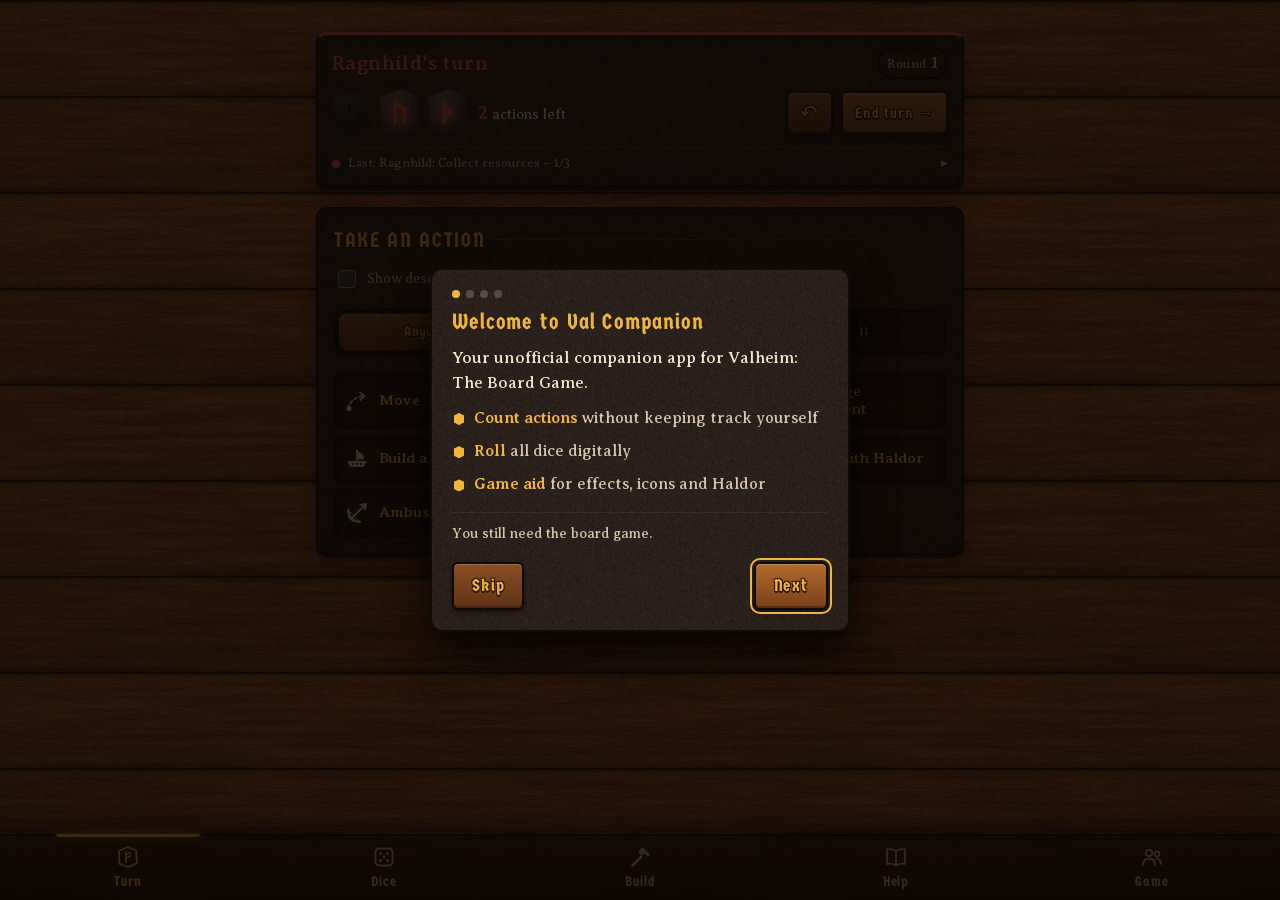
==== commit 082d2730: "Rückblick beim Start einer neuen Partie und Würfel-Statistik der laufenden Partie Co-Authored-By: Cl" ====
--- a/docs/index.html
+++ b/docs/index.html
@@ -227,6 +227,11 @@
     </section>
   </section>
 
+  <details class="panel legend dstats" id="diceStats" data-tab="wuerfeln">
+    <summary class="label"><span data-tr>Würfel-Statistik dieser Partie</span> <span class="chev" aria-hidden="true">▶</span></summary>
+    <div id="diceStatsBody"></div>
+  </details>
+
   <details class="panel legend" id="legend" open data-tab="wuerfeln">
     <summary class="label"><span data-tr>Würfel-Legende</span> <span class="chev" aria-hidden="true">▶</span></summary>
     <div class="dice">
@@ -368,6 +373,7 @@
   </section>
   <p class="disclaimer" data-tab="spiel" data-game="app" data-tr>Inoffizielles Fan-Projekt, nicht verbunden mit Iron Gate Studio, Coffee Stain Publishing oder MOOD Publishing.</p>
   <div class="intro" id="intro" hidden></div>
+  <div class="intro" id="recap" hidden></div>
   <div class="ach-toast" id="achToast" role="status" aria-live="polite" hidden></div>
   <nav class="tabbar" id="tabbar" aria-label="Reiter" data-tr-aria="Reiter">
     <button data-go="zug" role="tab"><svg viewBox="0 0 24 24" aria-hidden="true"><use href="#t-zug"/></svg><span data-tr>Zug</span></button>
@@ -384,6 +390,7 @@
 <script src="js/build.js"></script>
 <script src="js/online.js"></script>
 <script src="js/achievements.js"></script>
+<script src="js/stats.js"></script>
 <script src="js/ui.js"></script>
 <script src="js/main.js"></script>
 </body>
--- a/docs/css/app.css
+++ b/docs/css/app.css
@@ -806,3 +806,79 @@
 .ach-reset .ach-hint { margin: 0 0 10px; }
 @media (prefers-reduced-motion: reduce) { .ach-bar i { transition: none; } }
 .ach-tx { flex: 1; }
+/* Zwischenüberschriften der Erfolge */
+.ach-grp { display: flex; align-items: baseline; justify-content: space-between; margin: 14px 0 -2px; padding-bottom: 4px; border-bottom: 1px solid #ffffff14;
+  font-family: var(--head); font-size: .9rem; letter-spacing: .08em; text-transform: uppercase; color: var(--gold); }
+.ach-grp:first-child { margin-top: 0; }
+.ach-grp .ach-grp-n { font-family: var(--font); font-size: .75rem; letter-spacing: 0; text-transform: none; color: var(--muted); }
+
+/* ---------- Feinschliff: größere Tippflächen, keine abgeschnittenen Texte ---------- */
+/* Kleine Knöpfe behalten ihr Aussehen, reagieren aber auf eine größere, unsichtbare Fläche */
+.player .dot, .player .rm, .built-tag button { position: relative; }
+.player .dot::after { content: ""; position: absolute; top: -13px; bottom: -13px; left: -11px; right: -5px; }
+.player .rm::after { content: ""; position: absolute; top: -12px; bottom: -12px; left: -6px; right: -11px; }
+.built-tag button::after { content: ""; position: absolute; inset: -12px; }
+.player .rm { padding: 0 4px; }
+/* Plus/Minus: Mindestgröße zum sicheren Treffen */
+.stepper button { min-width: 40px; min-height: 40px; }
+/* Häkchen-Zeilen: ganze Zeile gut antippbar */
+.desc-t { min-height: 36px; }
+.desc-t input { width: 18px; height: 18px; }
+/* Lange Würfelnamen sauber trennen statt abschneiden */
+.dp .nm { hyphens: manual; -webkit-hyphens: manual; overflow-wrap: break-word; }
+.dp .stepper button { min-width: 36px; }
+.dp .stepper span { padding: 0 9px; }
+/* Unterreiter: Text und Zähler passen auch bei schmalen Handys und großer Schrift */
+.seg-b { white-space: nowrap; }
+.seg-act .seg-b { flex: 1 1 auto; padding: 8px 6px; gap: 4px; }
+html.big-text .seg-b { font-size: .8rem; padding-left: 3px; padding-right: 3px; letter-spacing: 0; }
+/* Links bei der Online-Partie im Goldton der App */
+.online a { color: var(--gold); }
+/* Reiter Zug: Name und Runde bleiben in einer Zeile, langer Name wird gekürzt */
+.board .b-top { flex-wrap: nowrap; align-items: center; }
+.board .who { flex: 1; font-size: clamp(1rem, 4.9vw, 1.25rem); letter-spacing: .02em; overflow-wrap: anywhere; }
+/* Rundenanzeige im Reiter Zug kompakter, damit „… ist am Zug“ in einer Zeile bleibt */
+.board .b-meta .round { padding: 2px 8px; font-size: .78rem; letter-spacing: .04em; }
+.board .b-meta .round b { font-size: 1.05rem; }
+.board .b-meta { flex: none; }
+
+/* ---------- Feinschliff 2: einheitliche Knopfhöhen, lesbare Zähler, gleichmäßige Abstände ---------- */
+/* Zug: Rückgängig und Zug beenden gleich hoch und daumenfreundlich */
+.board .row .btn { min-height: 44px; }
+/* Bauen- und Zurücksetzen-Knopf auf die Mindesthöhe der übrigen kleinen Knöpfe */
+.fr .act-btn, .ach-reset .ach-reset-btn { min-height: 40px; }
+/* Schmale Leiste oben: Knöpfe bleiben flach, reagieren aber auf die volle Leistenhöhe */
+.mini-bar .btn { position: relative; }
+.mini-bar .btn::after { content: ""; position: absolute; top: -10px; bottom: -10px; left: -3px; right: -3px; }
+/* Zähler auf dem Unterreiter „Erfolge“ lesbar (vorher knapp 10 px) */
+.seg-game .cnt { font-size: .7rem; }
+/* Abstand zwischen Unterreiter-Leiste und erstem Bereich wie zwischen allen anderen Bereichen */
+.seg-game { margin-bottom: 0; }
+
+/* Würfel-Statistik dieser Partie */
+.dstats .hint { margin: 10px 0 0; font-size: .82rem; color: var(--muted); font-style: italic; }
+.dstats .st-sum { margin: 0 0 10px; color: var(--fg); }
+.st-die { margin: 0 0 12px; }
+.st-die h3 { margin: 0 0 6px; font-size: .95rem; color: var(--gold); font-weight: 700; }
+.st-die h3 small { color: var(--muted); font-weight: 400; font-size: .8rem; margin-left: 4px; }
+.st-die ul, .st-ppl { list-style: none; margin: 0; padding: 0; display: grid; gap: 6px; }
+.st-die li { display: grid; grid-template-columns: 30px minmax(0, 7.5em) 1fr 2.2em; align-items: center; gap: 8px; }
+.st-die .face { width: 30px; height: 30px; }
+.st-n { font-size: .85rem; color: var(--hint); overflow-wrap: anywhere; line-height: 1.2; }
+.st-bar { position: relative; height: 10px; border-radius: 5px; background: #00000055; box-shadow: inset 0 0 0 1px #5c432966; }
+.st-bar i { position: absolute; left: 0; top: 0; bottom: 0; border-radius: 5px; background: linear-gradient(90deg, #b26a2e, var(--gold)); }
+.st-bar em { position: absolute; top: -3px; bottom: -3px; width: 2px; margin-left: -1px; background: var(--fg); opacity: .7; }
+.st-die li > b { text-align: right; font-variant-numeric: tabular-nums; }
+.st-ppl { border-top: 1px solid #5c432955; padding-top: 10px; }
+.st-ppl li { display: grid; grid-template-columns: 12px auto 1fr; gap: 8px; align-items: baseline; font-size: .88rem; color: var(--hint); }
+.st-ppl b { color: var(--fg); }
+.st-dot { width: 10px; height: 10px; border-radius: 50%; background: var(--pc); align-self: center; }
+
+/* Rückblick beim Start einer neuen Partie */
+.recap { max-height: calc(100dvh - 40px); overflow-y: auto; }
+.rc-tiles { display: grid; grid-template-columns: repeat(4, 1fr); gap: 8px; margin: 0 0 14px; }
+.rc-tile { text-align: center; padding: 8px 2px; border-radius: 8px; background: #00000040; box-shadow: inset 0 0 0 1px #5c432977; }
+.rc-tile b { display: block; font-family: var(--head); font-weight: 400; font-size: 1.5rem; color: var(--gold); line-height: 1.1; }
+.rc-tile span { font-size: .75rem; color: var(--hint); }
+.rc-h { margin: 4px 0 8px; font-size: .95rem; color: var(--gold); font-weight: 700; letter-spacing: .03em; }
+.rc-ach { margin: 0 0 16px; color: var(--fg); line-height: 1.45; }
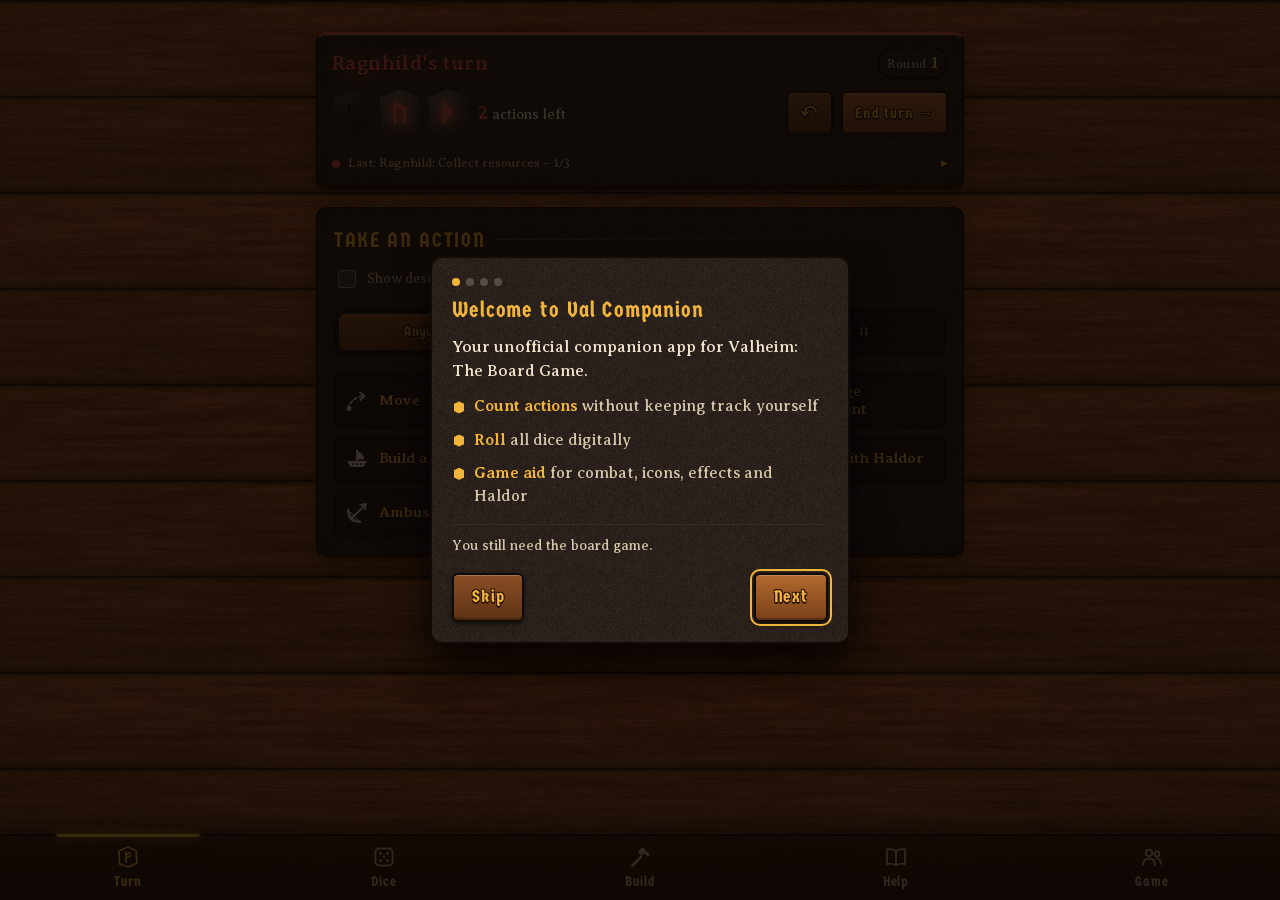
==== commit ae25d82e: "Kleines Geheimnis: 3-mal auf das App-Symbol unter „Über die App“ tippen zeigt den Dank an die Tester" ====
--- a/docs/index.html
+++ b/docs/index.html
@@ -166,8 +166,9 @@
   <section class="panel guide" id="guide" data-tab="hilfe">
     <div class="label" data-tr>Spielhilfe</div>
     <div class="seg" role="tablist">
+      <button class="seg-b" data-seg="help" data-val="kampf" role="tab"><span data-tr>Kampf</span></button>
+      <button class="seg-b" data-seg="help" data-val="eq" role="tab"><span data-tr>Ausrüstung</span></button>
       <button class="seg-b" data-seg="help" data-val="eff" role="tab"><span data-tr>Effekte</span></button>
-      <button class="seg-b" data-seg="help" data-val="eq" role="tab"><span data-tr>Ausrüstung</span></button>
       <button class="seg-b" data-seg="help" data-val="res" role="tab"><span data-tr>Ressourcen</span></button>
       <button class="seg-b" data-seg="help" data-val="hal" role="tab"><span data-tr>Haldor</span></button>
     </div>
@@ -225,12 +226,31 @@
       </ul>
       <p class="note-h" style="margin-top:8px" data-tr>Führst du „Mit Haldor handeln“ aus, decke die 3 obersten Haldorkarten auf.</p>
     </section>
-  </section>
-
-  <details class="panel legend dstats" id="diceStats" data-tab="wuerfeln">
-    <summary class="label"><span data-tr>Würfel-Statistik dieser Partie</span> <span class="chev" aria-hidden="true">▶</span></summary>
-    <div id="diceStatsBody"></div>
-  </details>
+    <section data-sub="help:kampf" class="fight">
+      <h3 data-tr>Kampf</h3>
+      <p class="fight-lead" data-tr>Ein Kampf ist keine Aktion und kostet keinen Runenstein. Er beginnt von selbst, sobald du und eine Kreatur auf demselben Feld steht. Eine Bewegung endet dann sofort.</p>
+      <div class="fight-h" data-tr>Eine Kampfrunde</div>
+      <ol class="fight-steps">
+        <li data-tr>Nimm die Schadenswürfel der Kreatur laut ihrer Kreaturenkarte.</li>
+        <li data-tr>Nimm deine Angriffswürfel (von einer Waffe oder einem Werkzeug) und deine Verteidigungswürfel (von deiner Rüstung, höchstens 2).</li>
+        <li data-tr>Wirf alle Würfel zusammen. Zuerst zählt dein Schaden an der Kreatur, dann ihr Schaden an dir. Beides gilt immer, auch wenn eine Seite schon besiegt ist.</li>
+        <li data-tr>Jeder Schild hebt 1 Schaden auf. Kritische Ergebnisse zählen doppelt.</li>
+        <li data-tr>Stehen beide noch, folgt die nächste Runde. Besiegst du die Kreatur, kommt ihre Beute in den gemeinsamen Vorrat und dein Zug geht weiter. Fallen deine Lebenspunkte auf 0, bist du bewusstlos und dein Zug endet.</li>
+      </ol>
+      <button class="btn fight-go" data-jump="wuerfeln" data-tr>Zum Würfeln</button>
+      <div class="fight-h" data-tr>Gut zu wissen</div>
+      <ul class="fight-notes">
+        <li><b data-tr>Boni</b> <span data-tr>auf Angriff oder Verteidigung zählen nur, wenn mindestens 1 Treffer bzw. 1 Schild gefallen ist.</span></li>
+        <li><b data-tr>Spezialeffekt (!)</b> <span data-tr>auf dem Schadenswürfel: Effekt auf der Kreaturenkarte nachsehen, z. B. Frost, Gift oder Rüstungsdurchdringung.</span></li>
+        <li><b data-tr>Unbewaffnet</b> <span data-tr>wirfst du 1 gelben Angriffswürfel; ein kritischer Treffer zählt nur einfach.</span></li>
+        <li><b data-tr>Mehrere Spieler</b> <span data-tr>auf dem Feld kämpfen alle mit. Der Spieler am Zug beginnt, danach würfelt reihum im Uhrzeigersinn je einer eine Runde.</span></li>
+        <li><b data-tr>Mehrere Kreaturen:</b> <span data-tr>Schadenswürfel nur für die stärkste (höchste aufgedruckte Lebenspunkte). Angreifen darfst du jede; einen kritischen Treffer kannst du nicht aufteilen.</span></li>
+        <li><b data-tr>In Unterzahl</b> <span data-tr>(mehr Kreaturen als Spieler) bekommt der Würfelnde 1 Extraschaden, wenn die Kreatur mindestens 1 Treffer würfelt. Schilde können ihn abwehren.</span></li>
+        <li><b data-tr>Gefroren / Vergiftet:</b> <span data-tr>am Ende jeder deiner Kampfrunden 1 Ausdauer bzw. 1 Lebenspunkt verlieren. Nach dem Kampf den Marker entfernen.</span></li>
+        <li><b data-tr>Freie Aktionen:</b> <span data-tr>im Kampf eine Bombe werfen; Mitspieler können mit „Unterstützung im Kampf“ für 1 Ausdauer dazukommen. „Hinterhalt“ ist dagegen eine Aktion: Fernkampf gegen eine Kreatur auf einem angrenzenden Feld.</span></li>
+      </ul>
+    </section>
+  </section>
 
   <details class="panel legend" id="legend" open data-tab="wuerfeln">
     <summary class="label"><span data-tr>Würfel-Legende</span> <span class="chev" aria-hidden="true">▶</span></summary>
@@ -260,21 +280,21 @@
         </ul>
       </div>
       <div class="die">
+        <h3 data-tr>Schadenswürfel (schwarz)</h3>
+        <ul class="faces">
+          <li><span class="x">2×</span><span class="face d-black"><svg viewBox="0 0 24 24"><use href="#i-claw"/></svg></span><span><b data-tr>Treffer</b></span></li>
+          <li><span class="x">1×</span><span class="face d-black"><svg viewBox="0 0 24 24"><use href="#i-claw" transform="translate(9 0) rotate(30 6 6) scale(.5)"/><use href="#i-claw" transform="translate(3 11) rotate(30 6 6) scale(.5)"/></svg></span><span><b data-tr>Kritischer Treffer</b></span></li>
+          <li><span class="x">1×</span><span class="face d-black"><svg viewBox="0 0 24 24"><use href="#i-bang"/></svg></span><span><b data-tr>Spezialeffekt</b> (!)</span></li>
+          <li><span class="x">2×</span><span class="face d-black blank"><svg viewBox="0 0 24 24"></svg></span><span><b data-tr>Leer</b> <span data-tr>– kein Effekt</span></span></li>
+        </ul>
+      </div>
+      <div class="die">
         <h3 data-tr>Sammelwürfel (grün)</h3>
         <ul class="faces">
           <li><span class="x">3×</span><span class="face d-green"><svg viewBox="0 0 24 24"><use href="#i-hand"/></svg></span><span><b data-tr>Sammeln</b></span></li>
           <li><span class="x">1×</span><span class="face d-green"><svg viewBox="0 0 24 24"><use href="#i-hand" transform="translate(-1 1) scale(.82)"/><use href="#i-bang" transform="translate(13 4) scale(.5)"/></svg></span><span><b data-tr>Lautes Sammeln</b> (!)</span></li>
           <li><span class="x">1×</span><span class="face d-green"><svg viewBox="0 0 24 24"><use href="#i-hand" transform="translate(-1 -1) scale(.55)"/><use href="#i-bang" transform="translate(8.5 7) scale(.45)"/><use href="#i-hand" transform="translate(11 11) scale(.55)"/></svg></span><span><b data-tr>Lautes kritisches Sammeln</b></span></li>
           <li><span class="x">1×</span><span class="face d-green"><svg viewBox="0 0 24 24"><use href="#i-hand" transform="translate(-1 -1) scale(.6)"/><use href="#i-hand" transform="translate(10 10) scale(.6)"/></svg></span><span><b data-tr>Kritisches Sammeln</b></span></li>
-        </ul>
-      </div>
-      <div class="die">
-        <h3 data-tr>Schadenswürfel (schwarz)</h3>
-        <ul class="faces">
-          <li><span class="x">2×</span><span class="face d-black"><svg viewBox="0 0 24 24"><use href="#i-claw"/></svg></span><span><b data-tr>Treffer</b></span></li>
-          <li><span class="x">1×</span><span class="face d-black"><svg viewBox="0 0 24 24"><use href="#i-claw" transform="translate(9 0) rotate(30 6 6) scale(.5)"/><use href="#i-claw" transform="translate(3 11) rotate(30 6 6) scale(.5)"/></svg></span><span><b data-tr>Kritischer Treffer</b></span></li>
-          <li><span class="x">1×</span><span class="face d-black"><svg viewBox="0 0 24 24"><use href="#i-bang"/></svg></span><span><b data-tr>Spezialeffekt</b> (!)</span></li>
-          <li><span class="x">2×</span><span class="face d-black blank"><svg viewBox="0 0 24 24"></svg></span><span><b data-tr>Leer</b> <span data-tr>– kein Effekt</span></span></li>
         </ul>
       </div>
     </div>
@@ -374,6 +394,7 @@
   <p class="disclaimer" data-tab="spiel" data-game="app" data-tr>Inoffizielles Fan-Projekt, nicht verbunden mit Iron Gate Studio, Coffee Stain Publishing oder MOOD Publishing.</p>
   <div class="intro" id="intro" hidden></div>
   <div class="intro" id="recap" hidden></div>
+  <div class="intro" id="thanks" hidden></div>
   <div class="ach-toast" id="achToast" role="status" aria-live="polite" hidden></div>
   <nav class="tabbar" id="tabbar" aria-label="Reiter" data-tr-aria="Reiter">
     <button data-go="zug" role="tab"><svg viewBox="0 0 24 24" aria-hidden="true"><use href="#t-zug"/></svg><span data-tr>Zug</span></button>
--- a/docs/css/app.css
+++ b/docs/css/app.css
@@ -855,25 +855,6 @@
 /* Abstand zwischen Unterreiter-Leiste und erstem Bereich wie zwischen allen anderen Bereichen */
 .seg-game { margin-bottom: 0; }
 
-/* Würfel-Statistik dieser Partie */
-.dstats .hint { margin: 10px 0 0; font-size: .82rem; color: var(--muted); font-style: italic; }
-.dstats .st-sum { margin: 0 0 10px; color: var(--fg); }
-.st-die { margin: 0 0 12px; }
-.st-die h3 { margin: 0 0 6px; font-size: .95rem; color: var(--gold); font-weight: 700; }
-.st-die h3 small { color: var(--muted); font-weight: 400; font-size: .8rem; margin-left: 4px; }
-.st-die ul, .st-ppl { list-style: none; margin: 0; padding: 0; display: grid; gap: 6px; }
-.st-die li { display: grid; grid-template-columns: 30px minmax(0, 7.5em) 1fr 2.2em; align-items: center; gap: 8px; }
-.st-die .face { width: 30px; height: 30px; }
-.st-n { font-size: .85rem; color: var(--hint); overflow-wrap: anywhere; line-height: 1.2; }
-.st-bar { position: relative; height: 10px; border-radius: 5px; background: #00000055; box-shadow: inset 0 0 0 1px #5c432966; }
-.st-bar i { position: absolute; left: 0; top: 0; bottom: 0; border-radius: 5px; background: linear-gradient(90deg, #b26a2e, var(--gold)); }
-.st-bar em { position: absolute; top: -3px; bottom: -3px; width: 2px; margin-left: -1px; background: var(--fg); opacity: .7; }
-.st-die li > b { text-align: right; font-variant-numeric: tabular-nums; }
-.st-ppl { border-top: 1px solid #5c432955; padding-top: 10px; }
-.st-ppl li { display: grid; grid-template-columns: 12px auto 1fr; gap: 8px; align-items: baseline; font-size: .88rem; color: var(--hint); }
-.st-ppl b { color: var(--fg); }
-.st-dot { width: 10px; height: 10px; border-radius: 50%; background: var(--pc); align-self: center; }
-
 /* Rückblick beim Start einer neuen Partie */
 .recap { max-height: calc(100dvh - 40px); overflow-y: auto; }
 .rc-tiles { display: grid; grid-template-columns: repeat(4, 1fr); gap: 8px; margin: 0 0 14px; }
@@ -882,3 +863,40 @@
 .rc-tile span { font-size: .75rem; color: var(--hint); }
 .rc-h { margin: 4px 0 8px; font-size: .95rem; color: var(--gold); font-weight: 700; letter-spacing: .03em; }
 .rc-ach { margin: 0 0 16px; color: var(--fg); line-height: 1.45; }
+
+/* Spielhilfe: Kampf */
+.fight-lead { margin: 0 0 12px; line-height: 1.45; color: var(--fg); }
+.fight-h { margin: 14px 0 8px; font-family: var(--head); color: var(--gold); font-size: 1rem; letter-spacing: .04em; }
+.fight-steps { margin: 0 0 12px; padding: 0; list-style: none; counter-reset: fs; display: grid; gap: 8px; }
+.fight-steps li { counter-increment: fs; position: relative; padding-left: 34px; line-height: 1.45; color: var(--hint); }
+.fight-steps li::before { content: counter(fs); position: absolute; left: 0; top: 0; width: 24px; height: 24px; border-radius: 50%; display: grid; place-items: center;
+  background: #00000055; box-shadow: inset 0 0 0 1px var(--gold); color: var(--gold); font-weight: 700; font-size: .85rem; }
+.fight-go { min-height: 44px; width: 100%; }
+.fight-notes { margin: 0; padding: 0; list-style: none; display: grid; gap: 8px; }
+.fight-notes li { line-height: 1.45; color: var(--hint); padding-left: 12px; border-left: 2px solid #5c432988; }
+.fight-notes b { color: var(--gold); }
+/* Fünf Unterreiter der Spielhilfe: bei wenig Platz in zwei Zeilen statt gequetscht */
+.guide .seg { flex-wrap: wrap; row-gap: 2px; }
+.guide .seg-b { flex: 1 1 auto; min-width: max-content; padding-left: 10px; padding-right: 10px; }
+/* Feste Aufteilung: oben die drei Kampf-Themen, unten Ressourcen und Haldor */
+.guide .seg { display: grid; grid-template-columns: repeat(6, minmax(0, 1fr)); gap: 2px; }
+.guide .seg-b { min-width: 0; padding-left: 4px; padding-right: 4px; }
+.guide .seg-b:nth-child(-n+3) { grid-column: span 2; }
+.guide .seg-b:nth-child(n+4) { grid-column: span 3; }
+/* Unterreiter im Reiter Spiel liegen direkt auf dem Holz: gleicher dunkler Untergrund wie die Leisten in den Tafeln */
+.seg-game { background: linear-gradient(#00000066, #00000066), url("../img/panel.png") var(--panel); border: 2px solid #120a06;
+  box-shadow: 0 3px 0 #1a0b04aa, 0 10px 22px #00000066; }
+
+/* Dank an die Tester (3-mal auf das App-Symbol unter „Über die App“ tippen) */
+.about-brand .app-icon { cursor: pointer; -webkit-tap-highlight-color: transparent; }
+.about-brand .app-icon.tap { animation: icon-tap .35s ease-out; }
+@keyframes icon-tap { 0% { transform: rotate(0) scale(1); } 35% { transform: rotate(-6deg) scale(.94); } 70% { transform: rotate(4deg) scale(1.03); } 100% { transform: rotate(0) scale(1); } }
+.thanks-card { text-align: center; max-height: calc(100dvh - 40px); overflow-y: auto; }
+.thanks-card .runeline { margin: 0 0 6px; color: var(--gold); opacity: .8; text-shadow: none; }
+.thanks-card h2 { margin-top: 4px; }
+.thanks-list { list-style: none; margin: 4px 0 14px; padding: 0; display: grid; grid-template-columns: 1fr 1fr; gap: 8px 12px; text-align: left; }
+.thanks-list li { position: relative; padding-left: 20px; color: var(--fg); line-height: 1.3; overflow-wrap: anywhere; }
+.thanks-list li::before { content: ""; position: absolute; left: 2px; top: .3em; width: 9px; height: 11px; background: var(--gold);
+  clip-path: polygon(50% 0, 100% 25%, 100% 75%, 50% 100%, 0 75%, 0 25%); }
+.thanks-sign { margin: 0 0 16px; color: var(--gold); font-style: italic; text-align: right; }
+@media (prefers-reduced-motion: reduce) { .about-brand .app-icon.tap { animation: none; } }
